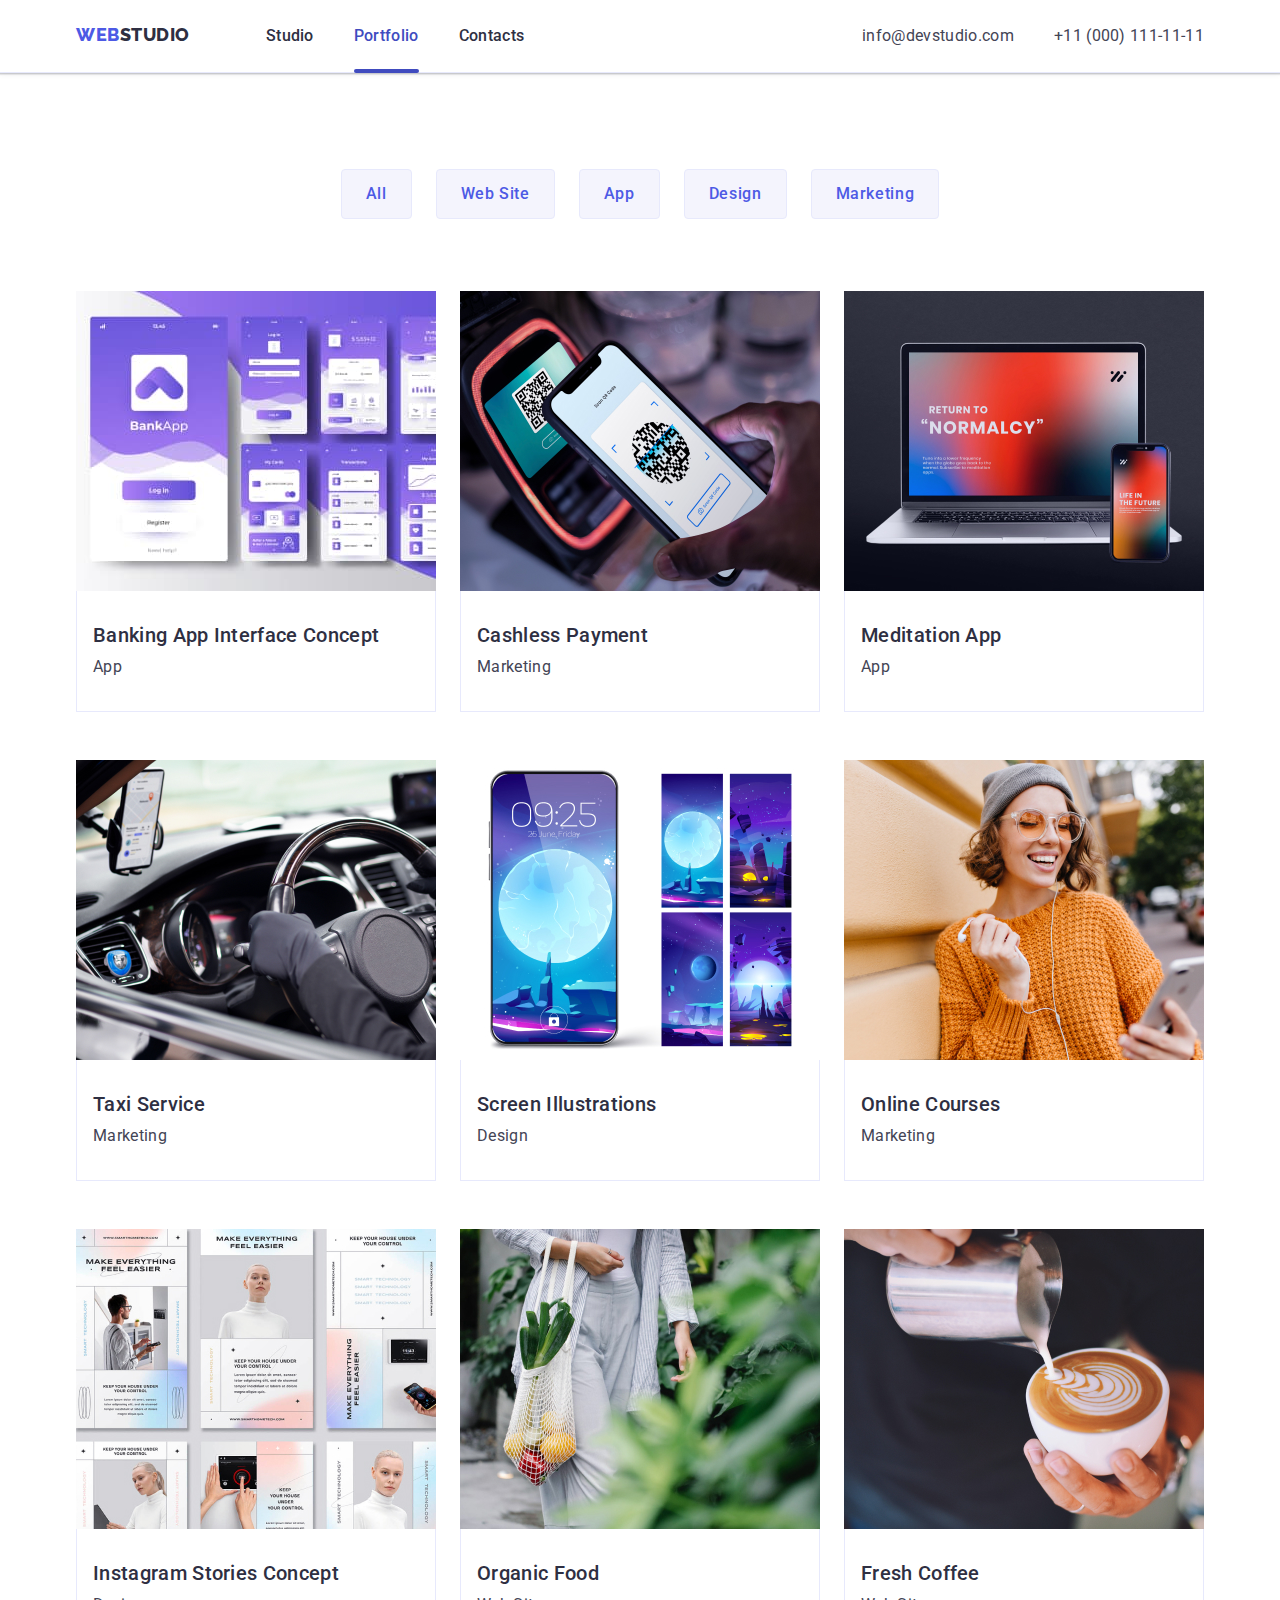
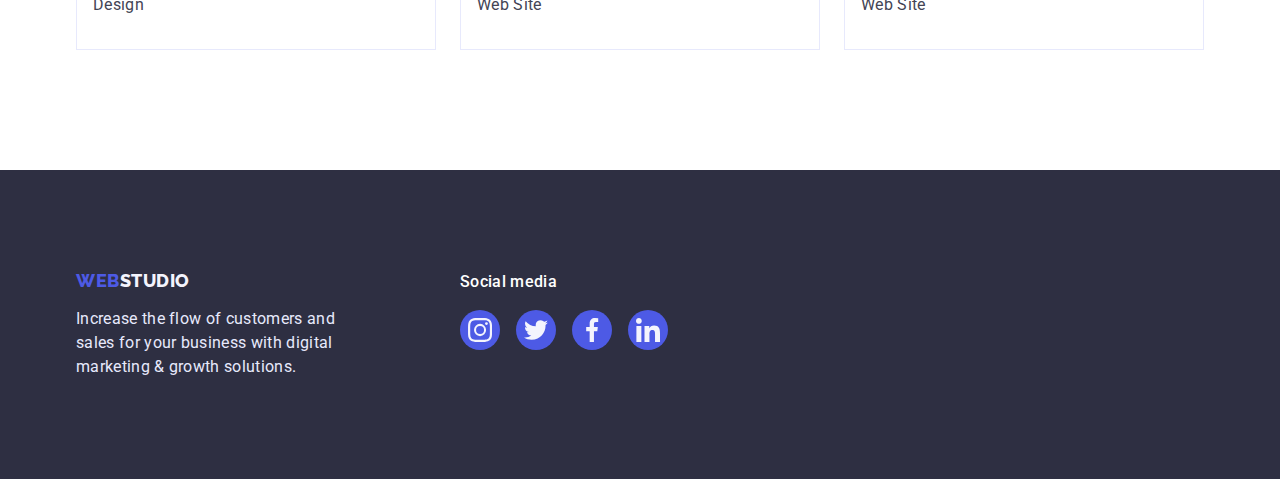
==== portfolio.html @ fd678e28 "Initial commit" ====
<!DOCTYPE html>
<html lang="en">
  <head>
    <meta charset="UTF-8" />
    <meta http-equiv="X-UA-Compatible" content="IE=edge" />
    <meta name="viewport" content="width=device-width, initial-scale=1.0" />
    <title>WebStudio</title>
    <link rel="preconnect" href="https://fonts.googleapis.com" />
    <link rel="preconnect" href="https://fonts.gstatic.com" crossorigin />
    <link
      href="https://fonts.googleapis.com/css2?family=Raleway:wght@800&family=Roboto:wght@400;500;700&display=swap"
      rel="stylesheet"
    />
    <link rel="stylesheet" href="https://cdnjs.cloudflare.com/ajax/libs/modern-normalize/1.1.0/modern-normalize.min.css" />
    <link rel="stylesheet" href="./css/styles.css" />
  </head>

  <body>
    <header class="header">
      <div class="container header-container">
      <nav class="nav">
      <a class="header-logo logo link" href="./index.html">Web<span class="header-web">Studio</span></a
        >
        <ul class="header-list list">
          <li class="header-item">
            <a class="header-link link" href="./index.html">Studio</a>
          </li>
          <li class="header-item">
            <a class="header-link link current" href="./portfolio.html">Portfolio</a>
          </li>
          <li class="header-item">
            <a class="header-link link" href="">Contacts</a>
          </li>
        </ul>
      </nav>
      <address class="address">
        <ul class="address-list list">
          <li class="address-item">
            <a class="address-link link" href="mailto:info@devstudio.com"
              >info@devstudio.com</a
            >
          </li>
          <li class="address-item">
            <a class="address-link link" href="tel:+110001111111"
              >+11 (000) 111-11-11</a
            >
          </li>
        </ul>
      </address>
      </div>
    </header>

    <main>
      <section class="portfolio">
        <div class="container portfolio-container">
        <h1 class="visually-hidden">Portfolio cases</h1>
      <ul class="list portfolio-menu-card">
        <li class="portfolio-item">
          <button type="button" class="portfolio-page-btn">All</button>
        </li>
        <li class="portfolio-item">
          <button type="button" class="portfolio-page-btn">Web Site</button>
        </li>
        <li class="portfolio-item">
          <button type="button" class="portfolio-page-btn">App</button>
        </li>
        <li class="portfolio-item">
          <button type="button" class="portfolio-page-btn">Design</button>
        </li>
        <li class="portfolio-item">
          <button type="button" class="portfolio-page-btn">Marketing</button>
        </li>
      </ul>
      <ul class="list portfolio-pg-content">
        <li class="portfolio-item-content">
          <a class="link portfolio-item-link" href="">
            <div class="portfolio-photo-wrapper">
            <img
              src="./images/portfolio-page/bank-app.jpg"
              alt=""
              width="360"
              height="300"
            />
            <p class="overlay">14 Stylish and User-Friendly App Design Concepts · Task Manager App · Calorie Tracker App · Exotic Fruit Ecommerce App · Cloud Storage App</p>
            </div>
            <div class="portfolio-photo-content-border">
            <h2 class="portfolio-pg-namecard">Banking App Interface Concept</h2>
            <p class="portfolio-pg-text">App</p>
            <p class="portfolio-pg-text-back"></p>
            </div>
          </a>
        </li>
        <li class="portfolio-item-content">
          <a class="link portfolio-item-link" href="">
            <div class="portfolio-photo-wrapper">
            <img
              src="./images/portfolio-page/cashless-payment.jpg"
              alt=""
              width="360"
              height="300"
            /> 
            <p class="overlay">14 Stylish and User-Friendly App Design Concepts · Task Manager App · Calorie Tracker App · Exotic Fruit Ecommerce App · Cloud Storage App</p>
            </div>
            <div class="portfolio-photo-content-border">
            <h2 class="portfolio-pg-namecard">Cashless Payment</h2>
            <p class="portfolio-pg-text">Marketing</p>
            <p class="portfolio-pg-text-back"></p>
            </div>
          </a>
        </li>
        <li class="portfolio-item-content">
          <a class="link portfolio-item-link" href="">
            <div class="portfolio-photo-wrapper">
            <img
              src="./images/portfolio-page/meditation-app.jpg"
              alt=""
              width="360"
              height="300"
            /> 
            <p class="overlay">14 Stylish and User-Friendly App Design Concepts · Task Manager App · Calorie Tracker App · Exotic Fruit Ecommerce App · Cloud Storage App</p>
            </div>
            <div class="portfolio-photo-content-border">
            <h2 class="portfolio-pg-namecard">Meditation App</h2>
            <p class="portfolio-pg-text">App</p>
            <p class="portfolio-pg-text-back"></p>
            </div>
          </a>
        </li>
        <li class="portfolio-item-content">
          <a class="link portfolio-item-link" href="">
            <div class="portfolio-photo-wrapper">
            <img
              src="./images/portfolio-page/taxi-service.jpg"
              alt=""
              width="360"
              height="300"
            />          
            <p class="overlay">14 Stylish and User-Friendly App Design Concepts · Task Manager App · Calorie Tracker App · Exotic Fruit Ecommerce App · Cloud Storage App</p>
            </div>
            <div class="portfolio-photo-content-border">
            <h2 class="portfolio-pg-namecard">Taxi Service</h2>
            <p class="portfolio-pg-text">Marketing</p>
            <p class="portfolio-pg-text-back"></p>
            </div>
          </a>
        </li>
        <li class="portfolio-item-content">
          <a class="link portfolio-item-link" href="">
            <div class="portfolio-photo-wrapper">
            <img
              src="./images/portfolio-page/screen-illustrations.jpg"
              alt=""
              width="360"
              height="300"
            /> 
            <p class="overlay">14 Stylish and User-Friendly App Design Concepts · Task Manager App · Calorie Tracker App · Exotic Fruit Ecommerce App · Cloud Storage App</p>
            </div>
            <div class="portfolio-photo-content-border">
            <h2 class="portfolio-pg-namecard">Screen Illustrations</h2>
            <p class="portfolio-pg-text">Design</p>
            <p class="portfolio-pg-text-back"></p>
            </div>
          </a>
        </li>
        <li class="portfolio-item-content">
          <a class="link portfolio-item-link" href="">
            <div class="portfolio-photo-wrapper">
            <img
              src="./images/portfolio-page/online-courses.jpg"
              alt=""
              width="360"
              height="300"
            /> 
            <p class="overlay">14 Stylish and User-Friendly App Design Concepts · Task Manager App · Calorie Tracker App · Exotic Fruit Ecommerce App · Cloud Storage App</p>
            </div>
            <div class="portfolio-photo-content-border">
            <h2 class="portfolio-pg-namecard">Online Courses</h2>
            <p class="portfolio-pg-text">Marketing</p>
            <p class="portfolio-pg-text-back"></p>
            </div>
          </a>
        </li>
        <li class="portfolio-item-content">
          <a class="link portfolio-item-link" href="">
            <div class="portfolio-photo-wrapper">
            <img
              src="./images/portfolio-page/instagram-stories.jpg"
              alt=""
              width="360"
              height="300"
            />
            <p class="overlay">14 Stylish and User-Friendly App Design Concepts · Task Manager App · Calorie Tracker App · Exotic Fruit Ecommerce App · Cloud Storage App</p>
            </div>
            <div class="portfolio-photo-content-border">
            <h2 class="portfolio-pg-namecard">Instagram Stories Concept</h2>
            <p class="portfolio-pg-text">Design</p>
            <p class="portfolio-pg-text-back"></p>
            </div>
          </a>
        </li>
        <li class="portfolio-item-content">
          <a class="link portfolio-item-link" href="">
            <div class="portfolio-photo-wrapper">
            <img
              src="./images/portfolio-page/organic-food.jpg"
              alt=""
              width="360"
              height="300"
            /> 
            <p class="overlay">14 Stylish and User-Friendly App Design Concepts · Task Manager App · Calorie Tracker App · Exotic Fruit Ecommerce App · Cloud Storage App</p>
            </div>
            <div class="portfolio-photo-content-border">
            <h2 class="portfolio-pg-namecard">Organic Food</h2>
            <p class="portfolio-pg-text">Web Site</p>
            <p class="portfolio-pg-text-back"></p>
            </div>
          </a>
        </li>
        <li class="portfolio-item-content">
          <a class="link portfolio-item-link" href="">
            <div class="portfolio-photo-wrapper">
            <img
              src="./images/portfolio-page/fresh-coffee.jpg"
              alt=""
              width="360"
              height="300"
            /> 
            <p class="overlay">14 Stylish and User-Friendly App Design Concepts · Task Manager App · Calorie Tracker App · Exotic Fruit Ecommerce App · Cloud Storage App</p>
            </div>
            <div class="portfolio-photo-content-border">
            <h2 class="portfolio-pg-namecard">Fresh Coffee</h2>
            <p class="portfolio-pg-text">Web Site</p>
            <p class="portfolio-pg-text-back"></p>
            </div>
          </a>
        </li>
      </ul>
        </div>
      </section>  
    </main>

    <footer class="footer">
      <div class="container footer-container">
        <div class="footer-text-div">
        <a class="footer-logo logo link" href="./index.html">Web<span class="footer-web">Studio</span></a
        >
      <p class="footer-text">
        Increase the flow of customers and sales for your business with digital
        marketing & growth solutions.
      </p>
        </div>
        <div class="footer-social-media">
          <p class="footer-text-title">Social media</p>
            <ul class="social-list footer-social-list list">
              <li class="social-list-item">
                <a href="" class="footer-social-list-link">
                    <svg aria-label="instagram" class="footer-social-list-icon" width="24" height="24">
                      <use href="./images/sprite.svg#instagram"></use>
                    </svg>
                </a>
              </li>
              <li class="social-list-item">
                <a href="" class="footer-social-list-link">
                    <svg aria-label="twitter" class="footer-social-list-icon" width="24" height="24">
                      <use href="./images/sprite.svg#twitter"></use>
                    </svg>
                </a>
              </li>
              <li class="social-list-item">
                <a href="" class="footer-social-list-link">
                    <svg aria-label="facebook" class="footer-social-list-icon" width="24" height="24">
                      <use href="./images/sprite.svg#facebook"></use>
                    </svg>
                </a>
              </li>
              <li class="social-list-item">
                <a href="" class="footer-social-list-link">
                    <svg aria-label="linkedin" class="footer-social-list-icon" width="24" height="24">
                      <use href="./images/sprite.svg#linkedin"></use>
                    </svg>
                </a>
              </li>
            </ul>
        </div>
      </div>
    </footer>
  </body>
</html>
---- css/styles.css ----
:root {
    --primary-font: 'Roboto', sans-serif;
    --secondary-font: 'Raleway', sans-serif; 
    --backround-light: #F4F4FD;
    --background-dark: #2E2F42;
    --brand-color: #4d5ae5;
    --accent-color: #404bbf;
    --success: #31d0aa;
    --color-text-main: #434455;
    --color-text-second: #8e8f99;
    --accent-lines: #e7e9fc;
    --transition-dur-time: 250ms cubic-bezier(0.4, 0, 0.2, 1);
} 

.list {
    list-style: none;
}

.link {
    text-decoration: none;
}

p, h1, h2, h3, h4, h5, h6 {
    margin-top: 0;
    margin-bottom: 0;
}

ul, ol {
    margin-top: 0;
    margin-bottom: 0;
    padding-left: 0;
}

img {
    display: block;
}

button {
    cursor: pointer;
}

body {
    font-family: var(--primary-font);
    font-size: 16px;
    letter-spacing: 0.02em;
    color: var(--color-text-main);
}

.container {
    width: 1158px;
    padding-left: 15px;
    padding-right: 15px;
    margin-left: auto;
    margin-right: auto;
}
/* ============================== COMPONENTS ============================ */
.projects-title,
.team-title,
.customers-title {
    margin-bottom: 72px;
    text-align: center;
    
    font-weight: 700;
    font-size: 36px;
    line-height: 1.11;
    text-align: center;
    letter-spacing: 0.02em;
    text-transform: capitalize;
    
    color: var(--background-dark);
}

.feutures-subtitle,
.team-subtitle {
    font-weight: 500;
    font-size: 20px;
    line-height: 1.2;
    letter-spacing: 0.02em;
    color: var(--background-dark);
}

.logo  {
    font-family: var(--secondary-font);
    font-weight: 800;
    font-size: 18px;
    letter-spacing: 0.03em;
    align-items: center;
    text-transform: uppercase;
}

.visually-hidden {
    position: absolute;
    width: 1px;
    height: 1px;
    margin: -1px;
    border: 0;
    padding: 0;
    white-space: nowrap;
    clip-path: inset(100%);
    clip: rect(0 0 0 0);
    overflow: hidden;
}
/* ============================== /COMPONENTS ============================ */

/* ============================== HEADER  =============================== */
.header-container {
    display: flex;

    /* border: 1px solid tomato;
    background: teal; */
}

.logo {
    margin-right: 76px;

    line-height: 1.17;
    color: var(--brand-color);
}

.header-web {
    color: var(--background-dark);
}

.header {
    padding-top: 24px;
    padding-bottom: 24px;
    border-bottom: 1px solid var(--accent-lines);
    box-shadow: 0px 2px 1px rgba(46, 47, 66, 0.08), 0px 1px 1px rgba(46, 47, 66, 0.16), 0px 1px 6px rgba(46, 47, 66, 0.08);
}

.header-link {
    font-weight: 500;
    line-height: 1.5;
    color: var(--background-dark);

    position: relative;
    display: block;
}

.header-link.current::after {
    content: '';

    position: absolute;
    width: 100%;
    height: 4px;
    left: 0px;
    top: 45px;
    background: var(--accent-color);
    border-radius: 2px;
}

.header-list {
    display: flex;
    align-items: center;
}

.header-item:not(:last-child) {
    margin-right: 40px;
}

.nav {
    display: flex;
    justify-content: center;
}

.nav .link {
    display: block;
    transition: color var(--transition-dur-time);
}

.nav .link:hover,
.nav .link:focus {
   color: var(--accent-color);
}

.link.current {
    color: var(--accent-color);
}

.address {
    font-style: normal;
    margin-left: auto;
}

.address-list {
    display: flex;
}

.address-link {
    font-weight: 400;
    line-height: 1.5;
    color: var(--color-text-main);

    display: block;

    transition: color var(--transition-dur-time);
}

.address-link:hover,
.address-link:focus {
    color: var(--accent-color);
}

.address-item + .address-item {
    margin-left: 40px;
}

/* ============================== /HEADER ============================= */

/* ============================== HERO  =============================== */
.hero-container {
    text-align: center;
    

    /* border: 1px solid teal;
    background: tomato; */
} 

.hero{
    background: rgba(46, 47, 66, 0.7);
    padding-top: 188px;
    padding-bottom: 188px;
    max-width: 1440px;
    margin-left: auto;
    margin-right: auto;
    
    background-image: linear-gradient(rgba(46, 47, 66, 0.7), rgba(46, 47, 66, 0.7)), 
        url(../images/hero.jpg);
    background-position: center;
    background-size: cover;
    background-repeat: no-repeat;

}

.hero-title {
    margin-left: auto;
    margin-right: auto;
    margin-bottom: 48px;
    max-width: 496px;
    font-weight: 700;
    font-size: 56px;
    line-height: 1.07;
    letter-spacing: 0.02em;
    text-align: center;
    color: #FFFFFF;
}

.hero-btn {
    display: inline-block;
    min-width: 169px;
    padding: 16px 32px;
    border: none;
    border-radius: 4px;

    font-family: inherit;
    font-weight: 500;
    font-size: 16px;
    line-height: 1.5;
    align-items: center;
    letter-spacing: 0.04em;
    color: #FFFFFF;
    background-color: var(--brand-color);

    transition: background-color var(--transition-dur-time);
}

.hero-btn:hover,
.hero-btn:focus {
    background-color: var(--accent-color);
}
/* ============================== /HERO =============================== */

/* ============================== FEUTURES ============================ */
.feutures {
    padding-top: 120px;
    padding-bottom: 120px;

    /* background-color: teal; */
}

.feutures-list {
    display: flex;
}

.feutures-item:not(:last-child) {
    margin-right: 24px;
}

.feutures-text {
    margin-top: 8px;
    line-height: 1.5;
}

.feutures-icon {
    display: flex;
    justify-content: center;
    align-items: center;
    margin-bottom: 24px;
    height: 112px;
    background: var(--backround-light);
    border-radius: 4px;
    background-position: center center;
    }

/* ============================== /FEUTURES ========================== */

/* ============================== PROJECTS =========================== */
.projects {
    padding-bottom: 120px;
}

.projects-list {
    display: flex;
    gap: 24px;
    /* justify-content: space-between; */
}

.project-item {
    flex-basis: calc((100% - 48px) / 3);
}

/* .projects-item:not(:nth-child(3n)) {
    margin-right: 24px;
} */
/* ============================== /PROJECTS ========================= */

/* ============================== TEAM =============================== */
.team {
    padding-top: 120px;
    padding-bottom: 120px;
    background-color: var(--backround-light)
}

.team-subtitle {
    text-align: center;
    margin-bottom: 8px;
}

.team-title-list {
    display: flex;
    gap: 24px;
}

/* .team-item:not(:nth-child(4n)) {
    margin-right: 24px;
} */

.team-text {
    line-height: 1.5;
    text-align: center;
    margin-bottom: 8px;
}

.team-item {
    flex-basis: calc((100% - 72px) / 4);
    background-color: #fff;
    box-shadow: 0px 1px 6px rgba(46, 47, 66, 0.08), 0px 1px 1px rgba(46, 47, 66, 0.16), 0px 2px 1px rgba(46, 47, 66, 0.08);
    border-radius: 0px 0px 4px 4px;
}

.team-photo-content-border {
    padding-top: 32px;
    padding-bottom: 32px;
}

.social-list {
    display: flex;
    justify-content: center;
    gap: 24px;
}

.social-list-item {
    width: 40px;
    height: 40px;
}

.social-list-link {
    display: flex;
    justify-content: center;
    align-items: center;
    width: 100%;
    height: 100%;
    border-radius: 50%;
    background-color: var(--brand-color);

    transition: background-color var(--transition-dur-time);
}

.social-list-icon {
    fill: #fff;
}

.social-list-link:hover,
.social-list-link:focus {
    background-color: var(--accent-color);
}
/* ============================== /TEAM =============================== */
/* ==============================CUSTOMERS=============================*/
.customers {
    padding-top: 120px;
    padding-bottom: 120px;
}

.customers-list {
    display: flex;
    justify-content: center;
    gap: 24px;
}

.customers-list-item {
    width: calc((100% - 120px) / 6);
    height: 88px;
}

.customers-list-link {
    display: flex;
    justify-content: center;
    align-items: center;
    width: 100%;
    height: 100%;
    border: 1px solid var(--color-text-second);
    border-radius: 4px;
}

.customers-list-link {
    transition: border var(--transition-dur-time);
}

.customers-list-wrapper {
    display: block;
    fill: var(--color-text-second);
    transition: fill var(--transition-dur-time);
}

.customers-list-link:hover,
.customers-list-link:focus {
    border: 1px solid var(--accent-color);
}

.customers-list-link:hover .customers-list-wrapper,
.customers-list-link:focus .customers-list-wrapper {
    fill: var(--accent-color)
}
/* ==============================/CUSTOMERS=============================*/
/* ============================== FOOTER =============================== */
.footer {
    padding-top: 100px;
    padding-bottom: 100px;

    background: var(--background-dark);
}

.footer-container {
    display: flex;
}

.footer-logo {
    margin-right: o;
    line-height: 1.17;
    color: var(--brand-color);
}

.footer-web {
    color: var(--backround-light);
}

.footer-text {
    margin-top: 16px;
    line-height: 1.5;
    color: var(--accent-lines);
}

.footer-text-div {
    max-width: 264px;
    margin-right: 120px;
}

.footer-text-title {
    font-weight: 500;
    line-height: 1.5;
    color: #FFFFFF;

    margin-bottom: 16px;
}

.footer-social-media {
    margin-right: 80px;
}

.footer-social-list {
    gap: 16px;
}

.footer-social-list-link {
    display: flex;
    justify-content: center;
    align-items: center;
    width: 100%;
    height: 100%;
    border-radius: 50%;
    background-color: var(--brand-color);
    /* background-color: rgba(255, 255, 255, 0.1); */
    
    transition: background-color var(--transition-dur-time);
}

.footer-social-list-icon {
    fill: var(--backround-light);
}

.footer-form-div {
    display: flex;
}

.footer-social-list-link:hover,
.footer-social-list-link:focus {
    background-color: var(--success);
}

.footer-form-input {
    width: 264px;
    height: 40px;
    border: 1px solid #FFFFFF;
    filter: drop-shadow(0px 4px 4px rgba(0, 0, 0, 0.15));
    border-radius: 4px;
    background-color: var(--background-dark);
    margin-right: 24px;
    color: #ffffff;
    padding-left: 16px;
}

.footer-form-input::placeholder {
    font-weight: 400;
    font-size: 12px;
    line-height: 2.0;
    align-items: center;
    letter-spacing: 0.04em;
    color: #FFFFFF;
}

.footer-form-btn {
    display: flex;
    width: 165px;
    height: 40px;
    padding: 8px 24px;
    align-items: center;
    justify-content: center;
    gap: 16px;

    font-family: 'Roboto', sans-serif;
    font-weight: 500;
    font-size: 16px;
    line-height: 1.5px;
    text-align: center;
    letter-spacing: 0.04em;
    color: #FFFFFF;
    border-radius: 4px;
    border: none;
    background-color: var(--brand-color);
    transition: background-color var(--transition-dur-time), box-shadow var(--transition-dur-time);
}

.footer-form-btn:hover,
.footer-form-btn:focus {
    background-color: var(--accent-color);
    box-shadow: 0px 4px 4px rgba(0, 0, 0, 0.15);
}

.footer-btn-icon {
    fill: #FFFFFF;
}
/* ============================== /FOOTER =============================== */
/* ============================== PORTFOLIO PAGE ======================= */
.portfolio {
    padding-top: 96px;
    padding-bottom: 120px;
}

.portfolio-page-btn {
    display: inline-block;
    padding: 12px 24px;

    font-family: 'Roboto', sans-serif;
    font-size: 16px;
    font-weight: 500;
    line-height: 1.5;
    text-align: center;
    letter-spacing: 0.04em;
    color: var(--brand-color);
    background-color: var(--backround-light);

    border: 1px solid var(--accent-lines);
    border-radius: 4px;

    transition: color var(--transition-dur-time), background-color var(--transition-dur-time), border-color var(--transition-dur-time), box-shadow var(--transition-dur-time);
}

.portfolio-page-btn:hover,
.portfolio-page-btn:focus {
    color: #FFFFFF;
    background-color: var(--accent-color);
    border-color: var(--accent-color);
    box-shadow: 0px 3px 1px rgba(0, 0, 0, 0.1), 0px 2px 1px rgba(0, 0, 0, 0.08), 0px 2px 2px rgba(0, 0, 0, 0.12);
}

.portfolio-pg-namecard {
    margin-bottom: 8px;
    font-weight: 500;
    font-size: 20px;
    line-height: 1.2;
    color: var(--background-dark);
}

.portfolio-pg-text {
    line-height: 1.5;
    color: var(--color-text-main);
}

.portfolio-menu-card {
    display: flex;
    margin-bottom: 72px;
    justify-content: center;
}

.portfolio-item:not(:last-child) {
    margin-right: 24px;
}

.portfolio-pg-content {
    display: flex;
    flex-wrap: wrap;
}

.portfolio-item-content {
    width: calc((100% - 48px) / 3);
    margin-right: 24px;
    margin-bottom: 48px;
}

.portfolio-item-content:nth-child(3n) {
    margin-right: 0;
}

.portfolio-item-content:nth-last-child(-n + 3) {
    margin-bottom: 0;
}

.portfolio-item-link {
    display: block;
    transition: box-shadow var(--transition-dur-time);
}

.portfolio-item-link:hover,
.portfolio-item-link:focus {
    box-shadow: 0px 1px 6px rgba(46, 47, 66, 0.08), 0px 1px 1px rgba(46, 47, 66, 0.16), 0px 2px 1px rgba(46, 47, 66, 0.08);
}

.portfolio-photo-content-border {
    padding-top: 32px;
    padding-bottom: 32px;
    padding-left: 16px;
    border: 1px solid var(--accent-lines);
    border-top: none;
}

.portfolio-photo-wrapper {
    position: relative;
    overflow: hidden;
}

.overlay {
    position: absolute;
    left: 0;
    top: 0;
    width: 100%;
    height: 100%;
    transform: translate(0, 100%);
    transition: transform var(--transition-dur-time);

    line-height: 1.5;
    padding-top: 40px;
    padding-right: 32px;
    padding-left: 32px;
    color: var(--backround-light);
    background-color: var(--brand-color);
}

.portfolio-item-link:hover .overlay,
.portfolio-item-link:focus .overlay {
    transform: translate(0, 0);
}

img {
    width: 100%;
    height: auto;
} 
/* ============================== /PORTFOLIO PAGE ======================= */
/* ===============================MODAL WINDOW =========================== */
.backdrop {
    position: fixed;
    top: 0;
    left: 0;
    width: 100%;
    height: 100%;
    opacity: 1;
    background: rgba(46, 47, 66, 0.4);
    transition: opacity var(--transition-dur-time), visibility var(--transition-dur-time);
}

.backdrop.is-hidden {
    opacity: 0;
    visibility: hidden;
    pointer-events: none;
}

.modal {
    position: absolute;
    top: 50%;
    left: 50%;
    transform: translate(-50%, -50%) scale(1);
    transition: transform var(--transition-dur-time);

    width: 408px;
    background: #FCFCFC;
    box-shadow: 0px 1px 1px rgba(0, 0, 0, 0.14), 0px 1px 3px rgba(0, 0, 0, 0.12), 0px 2px 1px rgba(0, 0, 0, 0.2);
    border-radius: 4px;
    padding: 72px 24px 24px;
}

.backdrop.is-hidden .modal {
    transform: translate(-50%, -50%) scale(0);
}

.modal-close-btn {
    position: absolute;
    top: 24px;
    right: 24px;

    display: flex;
    justify-content: center;
    align-items: center;
    width: 24px;
    height: 24px;
    background: var(--accent-lines); 
    border: 1px solid rgba(0, 0, 0, 0.1);
    border-radius: 50%;
    transition: border-color var(--transition-dur-time), background-color var(--transition-dur-time);
}

.modal-close-btn:hover,
.modal-close-btn:focus {
    border-color: var(--accent-color);
    background-color: var(--accent-color);
}

.modal-close-btn-icon {
    fill: var(--background-dark);
    transition: fill var(--accent-color);
}

.modal-close-btn:hover .modal-close-btn-icon,
.modal-close-btn:focus .modal-close-btn-icon {
    fill: #FFFFFF;
}

.modal-title {
    font-weight: 500;
    line-height: 1.5;
    text-align: center;
    color: var(--background-dark);
    margin-bottom: 16px;
}

.modal-form-field {
    display: block;
    margin-bottom: 8px;
}

.modal-label-text {
    display: block;
    font-size: 12px;
    line-height: 1.17;
    letter-spacing: 0.04em;
    color: var(--color-text-second);
    margin-bottom: 4px;
}

.modal-input {
    width: 100%;
    height: 40px;
    padding-left: 38px;
    border: 1px solid;
    border-color: rgba(46, 47, 66, 0.4);
    border-radius: 4px;
    background-color: transparent;
    transition: border-color var(--transition-dur-time);
}

.modal-input-wrapper {
    position: relative;
}

.modal-form-input-icon {
    position: absolute;
    left: 16px;
    top: 50%;
    transform: translateY(-50%);
    transition: fill var(--transition-dur-time);
}

.modal-input::placeholder {
}

.modal-input:focus,
.modal-form-message:focus {
    outline: none;
    border-color: var(--brand-color);
}

.modal-input:focus +.modal-form-input-icon {
    fill: var(--brand-color);
}

.modal-form-message {
    width: 100%;
    height: 120px;
    line-height: 1.5;
    color: var(--background-dark);
    padding: 8px 16px;
    margin-bottom: 16px;
    resize: none;
    border: 1px solid; 
    border-color: rgba(46, 47, 66, 0.4);
    border-radius: 4px;
    background-color: transparent;
    transition: border-color var(--transition-dur-time);
}

.modal-form-message::placeholder {
    color: rgba(46, 47, 66, 0.4);
    font-size: 12px;
    line-height: 1.17;
    letter-spacing: 0.04em;
}

.modal-form-btn {
    display: block;
    width: 169px;
    height: 56px;
    font-family: 'Roboto', sans-serif;
    font-weight: 500;
    line-height: 1.5px;
    letter-spacing: 0.04em;
    color: #FFFFFF;
    margin-left: auto;
    margin-right: auto;
    padding: 16px 32px;

    background: var(--brand-color);
    box-shadow: 0px 4px 4px rgba(0, 0, 0, 0.15);
    border-radius: 4px;
    border: none;
    outline: none;
    transition: background-color var(--transition-dur-time), box-shadow var(--transition-dur-time);
}

.modal-form-btn:hover,
.modal-form-btn:focus {
    background-color: var(--accent-color);
    box-shadow: 0px 4px 4px rgba(0, 0, 0, 0.15);
}

.modal-check-desc {
    display: flex;
    align-items: center;
    font-size: 12px;
    line-height: 1.17;
    letter-spacing: 0.04em;
    color: var(--color-text-second);
    margin-bottom: 24px;
}

/* .modal-check-desc::before {
    display: block;
    position: relative;
    width: 16px;
    height: 16px;
    border: 1px solid rgba(46, 47, 66, 0.4);
    border-radius: 2px;
    content: " ";
    cursor: pointer;
    margin-right: 8px;
    background-color: transparent;
} */

.modal-fake-checkbox {
    display: flex;
    align-items: center;
    justify-content: center;;
    width: 16px;
    height: 16px;
    border: 1px solid rgba(46, 47, 66, 0.4);
    border-radius: 2px;
    cursor: pointer;
    margin-right: 8px;
    fill: transparent;
    background-color: transparent;
    transition: background-color var(--transition-dur-time), border var(--transition-dur-time), fill var(--transition-dur-time), border-color var(--transition-dur-time); 
}

.modal-checkbox:checked + .modal-fake-checkbox {
    background-color: var(--accent-color);
    border: none;
    fill: var(--backround-light);
}

.modal-checkbox:focus + .modal-fake-checkbox {
    border-color: var(--accent-color);
}

.policy-link {
    color: var(--brand-color);
}

/* ============================/MODAL WINDOW =========================== */
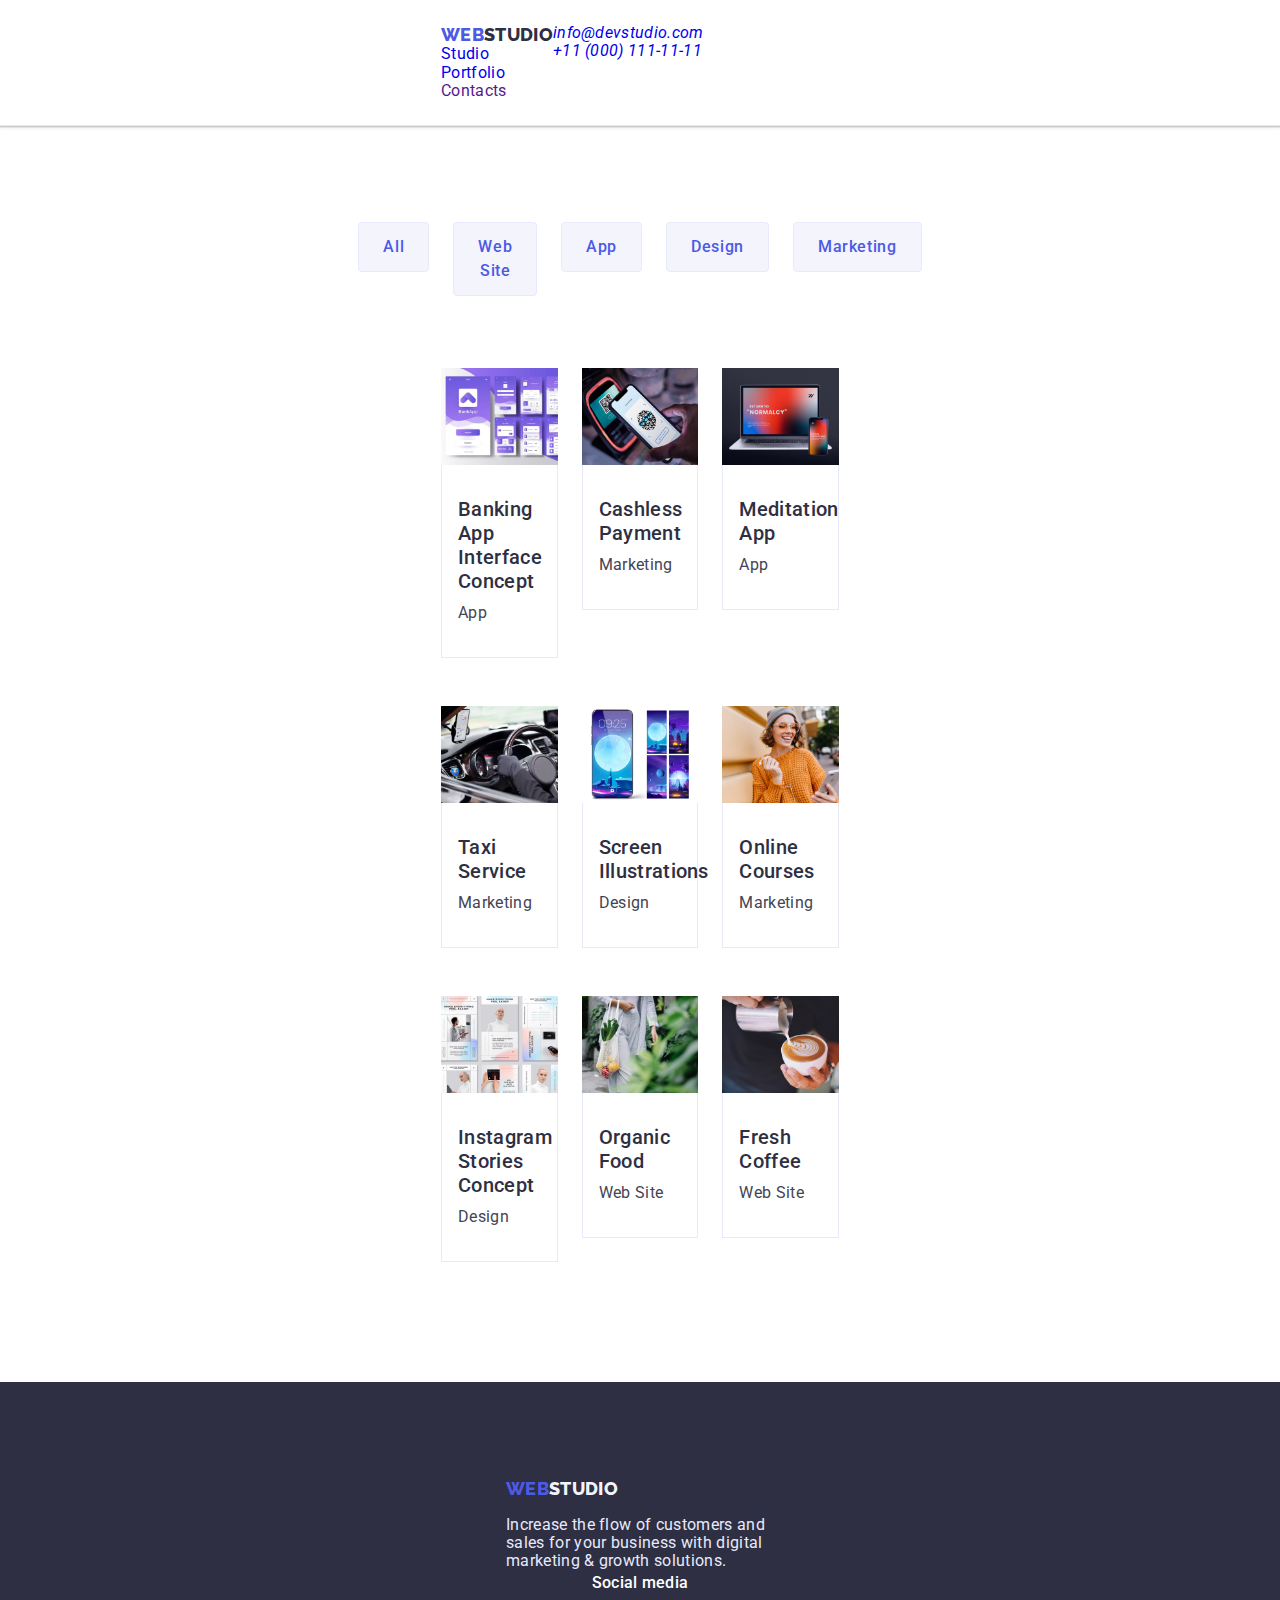
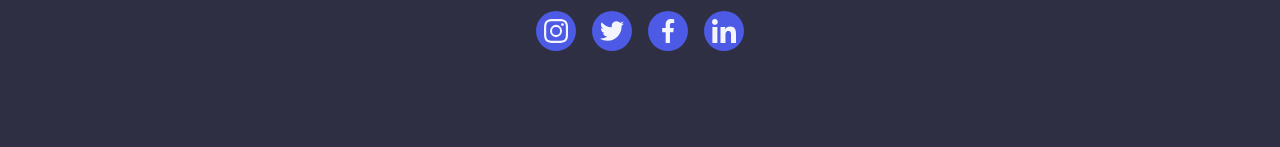
==== commit 48f04477: "homework_7" ====
--- a/portfolio.html
+++ b/portfolio.html
@@ -11,276 +11,345 @@
       href="https://fonts.googleapis.com/css2?family=Raleway:wght@800&family=Roboto:wght@400;500;700&display=swap"
       rel="stylesheet"
     />
-    <link rel="stylesheet" href="https://cdnjs.cloudflare.com/ajax/libs/modern-normalize/1.1.0/modern-normalize.min.css" />
+    <link
+      rel="stylesheet"
+      href="https://cdnjs.cloudflare.com/ajax/libs/modern-normalize/1.1.0/modern-normalize.min.css"
+    />
     <link rel="stylesheet" href="./css/styles.css" />
   </head>
 
   <body>
     <header class="header">
       <div class="container header-container">
-      <nav class="nav">
-      <a class="header-logo logo link" href="./index.html">Web<span class="header-web">Studio</span></a
-        >
-        <ul class="header-list list">
-          <li class="header-item">
-            <a class="header-link link" href="./index.html">Studio</a>
-          </li>
-          <li class="header-item">
-            <a class="header-link link current" href="./portfolio.html">Portfolio</a>
-          </li>
-          <li class="header-item">
-            <a class="header-link link" href="">Contacts</a>
-          </li>
-        </ul>
-      </nav>
-      <address class="address">
-        <ul class="address-list list">
-          <li class="address-item">
-            <a class="address-link link" href="mailto:info@devstudio.com"
-              >info@devstudio.com</a
-            >
-          </li>
-          <li class="address-item">
-            <a class="address-link link" href="tel:+110001111111"
-              >+11 (000) 111-11-11</a
-            >
-          </li>
-        </ul>
-      </address>
+        <nav class="nav">
+          <a class="header-logo logo link" href="./index.html"
+            >Web<span class="header-web">Studio</span></a
+          >
+          <ul class="header-list list">
+            <li class="header-item">
+              <a class="header-link link" href="./index.html">Studio</a>
+            </li>
+            <li class="header-item">
+              <a class="header-link link current" href="./portfolio.html"
+                >Portfolio</a
+              >
+            </li>
+            <li class="header-item">
+              <a class="header-link link" href="">Contacts</a>
+            </li>
+          </ul>
+        </nav>
+        <address class="address">
+          <ul class="address-list list">
+            <li class="address-item">
+              <a class="address-link link" href="mailto:info@devstudio.com"
+                >info@devstudio.com</a
+              >
+            </li>
+            <li class="address-item">
+              <a class="address-link link" href="tel:+110001111111"
+                >+11 (000) 111-11-11</a
+              >
+            </li>
+          </ul>
+        </address>
       </div>
     </header>
 
     <main>
       <section class="portfolio">
         <div class="container portfolio-container">
-        <h1 class="visually-hidden">Portfolio cases</h1>
-      <ul class="list portfolio-menu-card">
-        <li class="portfolio-item">
-          <button type="button" class="portfolio-page-btn">All</button>
-        </li>
-        <li class="portfolio-item">
-          <button type="button" class="portfolio-page-btn">Web Site</button>
-        </li>
-        <li class="portfolio-item">
-          <button type="button" class="portfolio-page-btn">App</button>
-        </li>
-        <li class="portfolio-item">
-          <button type="button" class="portfolio-page-btn">Design</button>
-        </li>
-        <li class="portfolio-item">
-          <button type="button" class="portfolio-page-btn">Marketing</button>
-        </li>
-      </ul>
-      <ul class="list portfolio-pg-content">
-        <li class="portfolio-item-content">
-          <a class="link portfolio-item-link" href="">
-            <div class="portfolio-photo-wrapper">
-            <img
-              src="./images/portfolio-page/bank-app.jpg"
-              alt=""
-              width="360"
-              height="300"
-            />
-            <p class="overlay">14 Stylish and User-Friendly App Design Concepts · Task Manager App · Calorie Tracker App · Exotic Fruit Ecommerce App · Cloud Storage App</p>
-            </div>
-            <div class="portfolio-photo-content-border">
-            <h2 class="portfolio-pg-namecard">Banking App Interface Concept</h2>
-            <p class="portfolio-pg-text">App</p>
-            <p class="portfolio-pg-text-back"></p>
-            </div>
-          </a>
-        </li>
-        <li class="portfolio-item-content">
-          <a class="link portfolio-item-link" href="">
-            <div class="portfolio-photo-wrapper">
-            <img
-              src="./images/portfolio-page/cashless-payment.jpg"
-              alt=""
-              width="360"
-              height="300"
-            /> 
-            <p class="overlay">14 Stylish and User-Friendly App Design Concepts · Task Manager App · Calorie Tracker App · Exotic Fruit Ecommerce App · Cloud Storage App</p>
-            </div>
-            <div class="portfolio-photo-content-border">
-            <h2 class="portfolio-pg-namecard">Cashless Payment</h2>
-            <p class="portfolio-pg-text">Marketing</p>
-            <p class="portfolio-pg-text-back"></p>
-            </div>
-          </a>
-        </li>
-        <li class="portfolio-item-content">
-          <a class="link portfolio-item-link" href="">
-            <div class="portfolio-photo-wrapper">
-            <img
-              src="./images/portfolio-page/meditation-app.jpg"
-              alt=""
-              width="360"
-              height="300"
-            /> 
-            <p class="overlay">14 Stylish and User-Friendly App Design Concepts · Task Manager App · Calorie Tracker App · Exotic Fruit Ecommerce App · Cloud Storage App</p>
-            </div>
-            <div class="portfolio-photo-content-border">
-            <h2 class="portfolio-pg-namecard">Meditation App</h2>
-            <p class="portfolio-pg-text">App</p>
-            <p class="portfolio-pg-text-back"></p>
-            </div>
-          </a>
-        </li>
-        <li class="portfolio-item-content">
-          <a class="link portfolio-item-link" href="">
-            <div class="portfolio-photo-wrapper">
-            <img
-              src="./images/portfolio-page/taxi-service.jpg"
-              alt=""
-              width="360"
-              height="300"
-            />          
-            <p class="overlay">14 Stylish and User-Friendly App Design Concepts · Task Manager App · Calorie Tracker App · Exotic Fruit Ecommerce App · Cloud Storage App</p>
-            </div>
-            <div class="portfolio-photo-content-border">
-            <h2 class="portfolio-pg-namecard">Taxi Service</h2>
-            <p class="portfolio-pg-text">Marketing</p>
-            <p class="portfolio-pg-text-back"></p>
-            </div>
-          </a>
-        </li>
-        <li class="portfolio-item-content">
-          <a class="link portfolio-item-link" href="">
-            <div class="portfolio-photo-wrapper">
-            <img
-              src="./images/portfolio-page/screen-illustrations.jpg"
-              alt=""
-              width="360"
-              height="300"
-            /> 
-            <p class="overlay">14 Stylish and User-Friendly App Design Concepts · Task Manager App · Calorie Tracker App · Exotic Fruit Ecommerce App · Cloud Storage App</p>
-            </div>
-            <div class="portfolio-photo-content-border">
-            <h2 class="portfolio-pg-namecard">Screen Illustrations</h2>
-            <p class="portfolio-pg-text">Design</p>
-            <p class="portfolio-pg-text-back"></p>
-            </div>
-          </a>
-        </li>
-        <li class="portfolio-item-content">
-          <a class="link portfolio-item-link" href="">
-            <div class="portfolio-photo-wrapper">
-            <img
-              src="./images/portfolio-page/online-courses.jpg"
-              alt=""
-              width="360"
-              height="300"
-            /> 
-            <p class="overlay">14 Stylish and User-Friendly App Design Concepts · Task Manager App · Calorie Tracker App · Exotic Fruit Ecommerce App · Cloud Storage App</p>
-            </div>
-            <div class="portfolio-photo-content-border">
-            <h2 class="portfolio-pg-namecard">Online Courses</h2>
-            <p class="portfolio-pg-text">Marketing</p>
-            <p class="portfolio-pg-text-back"></p>
-            </div>
-          </a>
-        </li>
-        <li class="portfolio-item-content">
-          <a class="link portfolio-item-link" href="">
-            <div class="portfolio-photo-wrapper">
-            <img
-              src="./images/portfolio-page/instagram-stories.jpg"
-              alt=""
-              width="360"
-              height="300"
-            />
-            <p class="overlay">14 Stylish and User-Friendly App Design Concepts · Task Manager App · Calorie Tracker App · Exotic Fruit Ecommerce App · Cloud Storage App</p>
-            </div>
-            <div class="portfolio-photo-content-border">
-            <h2 class="portfolio-pg-namecard">Instagram Stories Concept</h2>
-            <p class="portfolio-pg-text">Design</p>
-            <p class="portfolio-pg-text-back"></p>
-            </div>
-          </a>
-        </li>
-        <li class="portfolio-item-content">
-          <a class="link portfolio-item-link" href="">
-            <div class="portfolio-photo-wrapper">
-            <img
-              src="./images/portfolio-page/organic-food.jpg"
-              alt=""
-              width="360"
-              height="300"
-            /> 
-            <p class="overlay">14 Stylish and User-Friendly App Design Concepts · Task Manager App · Calorie Tracker App · Exotic Fruit Ecommerce App · Cloud Storage App</p>
-            </div>
-            <div class="portfolio-photo-content-border">
-            <h2 class="portfolio-pg-namecard">Organic Food</h2>
-            <p class="portfolio-pg-text">Web Site</p>
-            <p class="portfolio-pg-text-back"></p>
-            </div>
-          </a>
-        </li>
-        <li class="portfolio-item-content">
-          <a class="link portfolio-item-link" href="">
-            <div class="portfolio-photo-wrapper">
-            <img
-              src="./images/portfolio-page/fresh-coffee.jpg"
-              alt=""
-              width="360"
-              height="300"
-            /> 
-            <p class="overlay">14 Stylish and User-Friendly App Design Concepts · Task Manager App · Calorie Tracker App · Exotic Fruit Ecommerce App · Cloud Storage App</p>
-            </div>
-            <div class="portfolio-photo-content-border">
-            <h2 class="portfolio-pg-namecard">Fresh Coffee</h2>
-            <p class="portfolio-pg-text">Web Site</p>
-            <p class="portfolio-pg-text-back"></p>
-            </div>
-          </a>
-        </li>
-      </ul>
+          <h1 class="visually-hidden">Portfolio cases</h1>
+          <ul class="list portfolio-menu-card">
+            <li class="portfolio-item">
+              <button type="button" class="portfolio-page-btn">All</button>
+            </li>
+            <li class="portfolio-item">
+              <button type="button" class="portfolio-page-btn">Web Site</button>
+            </li>
+            <li class="portfolio-item">
+              <button type="button" class="portfolio-page-btn">App</button>
+            </li>
+            <li class="portfolio-item">
+              <button type="button" class="portfolio-page-btn">Design</button>
+            </li>
+            <li class="portfolio-item">
+              <button type="button" class="portfolio-page-btn">
+                Marketing
+              </button>
+            </li>
+          </ul>
+          <ul class="list portfolio-pg-content">
+            <li class="portfolio-item-content">
+              <a class="link portfolio-item-link" href="">
+                <div class="portfolio-photo-wrapper">
+                  <img
+                    src="./images/portfolio-page/bank-app.jpg"
+                    alt=""
+                    width="360"
+                    height="300"
+                  />
+                  <p class="overlay">
+                    14 Stylish and User-Friendly App Design Concepts · Task
+                    Manager App · Calorie Tracker App · Exotic Fruit Ecommerce
+                    App · Cloud Storage App
+                  </p>
+                </div>
+                <div class="portfolio-photo-content-border">
+                  <h2 class="portfolio-pg-namecard">
+                    Banking App Interface Concept
+                  </h2>
+                  <p class="portfolio-pg-text">App</p>
+                  <p class="portfolio-pg-text-back"></p>
+                </div>
+              </a>
+            </li>
+            <li class="portfolio-item-content">
+              <a class="link portfolio-item-link" href="">
+                <div class="portfolio-photo-wrapper">
+                  <img
+                    src="./images/portfolio-page/cashless-payment.jpg"
+                    alt=""
+                    width="360"
+                    height="300"
+                  />
+                  <p class="overlay">
+                    14 Stylish and User-Friendly App Design Concepts · Task
+                    Manager App · Calorie Tracker App · Exotic Fruit Ecommerce
+                    App · Cloud Storage App
+                  </p>
+                </div>
+                <div class="portfolio-photo-content-border">
+                  <h2 class="portfolio-pg-namecard">Cashless Payment</h2>
+                  <p class="portfolio-pg-text">Marketing</p>
+                  <p class="portfolio-pg-text-back"></p>
+                </div>
+              </a>
+            </li>
+            <li class="portfolio-item-content">
+              <a class="link portfolio-item-link" href="">
+                <div class="portfolio-photo-wrapper">
+                  <img
+                    src="./images/portfolio-page/meditation-app.jpg"
+                    alt=""
+                    width="360"
+                    height="300"
+                  />
+                  <p class="overlay">
+                    14 Stylish and User-Friendly App Design Concepts · Task
+                    Manager App · Calorie Tracker App · Exotic Fruit Ecommerce
+                    App · Cloud Storage App
+                  </p>
+                </div>
+                <div class="portfolio-photo-content-border">
+                  <h2 class="portfolio-pg-namecard">Meditation App</h2>
+                  <p class="portfolio-pg-text">App</p>
+                  <p class="portfolio-pg-text-back"></p>
+                </div>
+              </a>
+            </li>
+            <li class="portfolio-item-content">
+              <a class="link portfolio-item-link" href="">
+                <div class="portfolio-photo-wrapper">
+                  <img
+                    src="./images/portfolio-page/taxi-service.jpg"
+                    alt=""
+                    width="360"
+                    height="300"
+                  />
+                  <p class="overlay">
+                    14 Stylish and User-Friendly App Design Concepts · Task
+                    Manager App · Calorie Tracker App · Exotic Fruit Ecommerce
+                    App · Cloud Storage App
+                  </p>
+                </div>
+                <div class="portfolio-photo-content-border">
+                  <h2 class="portfolio-pg-namecard">Taxi Service</h2>
+                  <p class="portfolio-pg-text">Marketing</p>
+                  <p class="portfolio-pg-text-back"></p>
+                </div>
+              </a>
+            </li>
+            <li class="portfolio-item-content">
+              <a class="link portfolio-item-link" href="">
+                <div class="portfolio-photo-wrapper">
+                  <img
+                    src="./images/portfolio-page/screen-illustrations.jpg"
+                    alt=""
+                    width="360"
+                    height="300"
+                  />
+                  <p class="overlay">
+                    14 Stylish and User-Friendly App Design Concepts · Task
+                    Manager App · Calorie Tracker App · Exotic Fruit Ecommerce
+                    App · Cloud Storage App
+                  </p>
+                </div>
+                <div class="portfolio-photo-content-border">
+                  <h2 class="portfolio-pg-namecard">Screen Illustrations</h2>
+                  <p class="portfolio-pg-text">Design</p>
+                  <p class="portfolio-pg-text-back"></p>
+                </div>
+              </a>
+            </li>
+            <li class="portfolio-item-content">
+              <a class="link portfolio-item-link" href="">
+                <div class="portfolio-photo-wrapper">
+                  <img
+                    src="./images/portfolio-page/online-courses.jpg"
+                    alt=""
+                    width="360"
+                    height="300"
+                  />
+                  <p class="overlay">
+                    14 Stylish and User-Friendly App Design Concepts · Task
+                    Manager App · Calorie Tracker App · Exotic Fruit Ecommerce
+                    App · Cloud Storage App
+                  </p>
+                </div>
+                <div class="portfolio-photo-content-border">
+                  <h2 class="portfolio-pg-namecard">Online Courses</h2>
+                  <p class="portfolio-pg-text">Marketing</p>
+                  <p class="portfolio-pg-text-back"></p>
+                </div>
+              </a>
+            </li>
+            <li class="portfolio-item-content">
+              <a class="link portfolio-item-link" href="">
+                <div class="portfolio-photo-wrapper">
+                  <img
+                    src="./images/portfolio-page/instagram-stories.jpg"
+                    alt=""
+                    width="360"
+                    height="300"
+                  />
+                  <p class="overlay">
+                    14 Stylish and User-Friendly App Design Concepts · Task
+                    Manager App · Calorie Tracker App · Exotic Fruit Ecommerce
+                    App · Cloud Storage App
+                  </p>
+                </div>
+                <div class="portfolio-photo-content-border">
+                  <h2 class="portfolio-pg-namecard">
+                    Instagram Stories Concept
+                  </h2>
+                  <p class="portfolio-pg-text">Design</p>
+                  <p class="portfolio-pg-text-back"></p>
+                </div>
+              </a>
+            </li>
+            <li class="portfolio-item-content">
+              <a class="link portfolio-item-link" href="">
+                <div class="portfolio-photo-wrapper">
+                  <img
+                    src="./images/portfolio-page/organic-food.jpg"
+                    alt=""
+                    width="360"
+                    height="300"
+                  />
+                  <p class="overlay">
+                    14 Stylish and User-Friendly App Design Concepts · Task
+                    Manager App · Calorie Tracker App · Exotic Fruit Ecommerce
+                    App · Cloud Storage App
+                  </p>
+                </div>
+                <div class="portfolio-photo-content-border">
+                  <h2 class="portfolio-pg-namecard">Organic Food</h2>
+                  <p class="portfolio-pg-text">Web Site</p>
+                  <p class="portfolio-pg-text-back"></p>
+                </div>
+              </a>
+            </li>
+            <li class="portfolio-item-content">
+              <a class="link portfolio-item-link" href="">
+                <div class="portfolio-photo-wrapper">
+                  <img
+                    src="./images/portfolio-page/fresh-coffee.jpg"
+                    alt=""
+                    width="360"
+                    height="300"
+                  />
+                  <p class="overlay">
+                    14 Stylish and User-Friendly App Design Concepts · Task
+                    Manager App · Calorie Tracker App · Exotic Fruit Ecommerce
+                    App · Cloud Storage App
+                  </p>
+                </div>
+                <div class="portfolio-photo-content-border">
+                  <h2 class="portfolio-pg-namecard">Fresh Coffee</h2>
+                  <p class="portfolio-pg-text">Web Site</p>
+                  <p class="portfolio-pg-text-back"></p>
+                </div>
+              </a>
+            </li>
+          </ul>
         </div>
-      </section>  
+      </section>
     </main>
 
     <footer class="footer">
       <div class="container footer-container">
         <div class="footer-text-div">
-        <a class="footer-logo logo link" href="./index.html">Web<span class="footer-web">Studio</span></a
-        >
-      <p class="footer-text">
-        Increase the flow of customers and sales for your business with digital
-        marketing & growth solutions.
-      </p>
+          <a class="footer-logo logo link" href="./index.html"
+            >Web<span class="footer-web">Studio</span></a
+          >
+          <p class="footer-text">
+            Increase the flow of customers and sales for your business with
+            digital marketing & growth solutions.
+          </p>
         </div>
         <div class="footer-social-media">
           <p class="footer-text-title">Social media</p>
-            <ul class="social-list footer-social-list list">
-              <li class="social-list-item">
-                <a href="" class="footer-social-list-link">
-                    <svg aria-label="instagram" class="footer-social-list-icon" width="24" height="24">
-                      <use href="./images/sprite.svg#instagram"></use>
-                    </svg>
-                </a>
-              </li>
-              <li class="social-list-item">
-                <a href="" class="footer-social-list-link">
-                    <svg aria-label="twitter" class="footer-social-list-icon" width="24" height="24">
-                      <use href="./images/sprite.svg#twitter"></use>
-                    </svg>
-                </a>
-              </li>
-              <li class="social-list-item">
-                <a href="" class="footer-social-list-link">
-                    <svg aria-label="facebook" class="footer-social-list-icon" width="24" height="24">
-                      <use href="./images/sprite.svg#facebook"></use>
-                    </svg>
-                </a>
-              </li>
-              <li class="social-list-item">
-                <a href="" class="footer-social-list-link">
-                    <svg aria-label="linkedin" class="footer-social-list-icon" width="24" height="24">
-                      <use href="./images/sprite.svg#linkedin"></use>
-                    </svg>
-                </a>
-              </li>
-            </ul>
+          <ul class="social-list footer-social-list list">
+            <li class="social-list-item">
+              <a href="" class="footer-social-list-link">
+                <svg
+                  aria-label="instagram"
+                  class="footer-social-list-icon"
+                  width="24"
+                  height="24"
+                >
+                  <use href="./images/sprite.svg#instagram"></use>
+                </svg>
+              </a>
+            </li>
+            <li class="social-list-item">
+              <a href="" class="footer-social-list-link">
+                <svg
+                  aria-label="twitter"
+                  class="footer-social-list-icon"
+                  width="24"
+                  height="24"
+                >
+                  <use href="./images/sprite.svg#twitter"></use>
+                </svg>
+              </a>
+            </li>
+            <li class="social-list-item">
+              <a href="" class="footer-social-list-link">
+                <svg
+                  aria-label="facebook"
+                  class="footer-social-list-icon"
+                  width="24"
+                  height="24"
+                >
+                  <use href="./images/sprite.svg#facebook"></use>
+                </svg>
+              </a>
+            </li>
+            <li class="social-list-item">
+              <a href="" class="footer-social-list-link">
+                <svg
+                  aria-label="linkedin"
+                  class="footer-social-list-icon"
+                  width="24"
+                  height="24"
+                >
+                  <use href="./images/sprite.svg#linkedin"></use>
+                </svg>
+              </a>
+            </li>
+          </ul>
         </div>
       </div>
     </footer>
--- a/css/styles.css
+++ b/css/styles.css
@@ -47,7 +47,7 @@
 }
 
 .container {
-    width: 1158px;
+    max-width: 428px;
     padding-left: 15px;
     padding-right: 15px;
     margin-left: auto;
@@ -56,26 +56,25 @@
 /* ============================== COMPONENTS ============================ */
 .projects-title,
 .team-title,
-.customers-title {
+.customers-title,
+.feutures-subtitle {
     margin-bottom: 72px;
-    text-align: center;
     
     font-weight: 700;
     font-size: 36px;
     line-height: 1.11;
     text-align: center;
-    letter-spacing: 0.02em;
     text-transform: capitalize;
     
     color: var(--background-dark);
 }
 
-.feutures-subtitle,
 .team-subtitle {
     font-weight: 500;
     font-size: 20px;
     line-height: 1.2;
-    letter-spacing: 0.02em;
+    text-align: center;
+    margin-bottom: 8px;
     color: var(--background-dark);
 }
 
@@ -83,7 +82,7 @@
     font-family: var(--secondary-font);
     font-weight: 800;
     font-size: 18px;
-    letter-spacing: 0.03em;
+    line-height: 1.17;
     align-items: center;
     text-transform: uppercase;
 }
@@ -111,8 +110,6 @@
 }
 
 .logo {
-    margin-right: 76px;
-
     line-height: 1.17;
     color: var(--brand-color);
 }
@@ -128,118 +125,145 @@
     box-shadow: 0px 2px 1px rgba(46, 47, 66, 0.08), 0px 1px 1px rgba(46, 47, 66, 0.16), 0px 1px 6px rgba(46, 47, 66, 0.08);
 }
 
-.header-link {
+.menu-open-btn {
+    border: none;
+    background-color: transparent;
+    margin-left: auto;
+}
+
+.menu-open-icon {
+    stroke: #000000;
+}
+
+.mob-menu {
+    position: fixed;
+    top: 0;
+    z-index: 100;
+    padding: 80px 35px 40px 40px;
+    width: 100%;
+    height: 100%;
+    background-color: #fff;
+    display: flex;
+    flex-direction: column;
+    justify-content: space-between;
+    overflow: auto;
+}
+
+.mob-menu-link, .mob-menu-tel-link, .mob-menu-link-sp {
+    font-weight: 700;
+    font-size: 36px;
+    line-height: 1.11;
+    text-transform: capitalize;
+    color: var(--background-dark);
+}
+
+.mob-menu-link-sp {
+    color: var(--accent-color);
+}
+
+.mob-menu-tel-link {
+    font-style: normal;
+    color: var(--brand-color);
+}
+
+.mob-menu-item:not(:last-child) {
+    margin-bottom: 40px;
+}
+
+.mob-menu-address-item:not(:last-child) {
+    margin-bottom: 40px;
+}
+
+.mob-menu-address-link {
+    font-style: normal;
     font-weight: 500;
-    line-height: 1.5;
-    color: var(--background-dark);
-
-    position: relative;
-    display: block;
-}
-
-.header-link.current::after {
-    content: '';
-
+    font-size: 20px;
+    line-height: 1.2;
+    color: var(--color-text-main);
+}
+
+.mob-menu-address {
+    margin-bottom: 48px;
+}
+
+.mob-menu-social-list {
+    display: flex;
+    justify-content: center;
+    gap: 56px;
+}
+
+.mob-menu-social-list-link {
+    display: flex;
+    justify-content: center;
+    align-items: center;
+    width: 100%;
+    height: 100%;
+    border-radius: 50%;
+    background-color: var(--brand-color);
+    /* background-color: rgba(255, 255, 255, 0.1); */
+
+    transition: background-color var(--transition-dur-time);
+}
+
+.mob-menu-social-list-icon {
+    fill: var(--backround-light);
+}
+
+.menu-close-btn {
     position: absolute;
-    width: 100%;
-    height: 4px;
-    left: 0px;
-    top: 45px;
-    background: var(--accent-color);
-    border-radius: 2px;
-}
-
-.header-list {
-    display: flex;
-    align-items: center;
-}
-
-.header-item:not(:last-child) {
-    margin-right: 40px;
-}
-
-.nav {
-    display: flex;
-    justify-content: center;
-}
-
-.nav .link {
-    display: block;
-    transition: color var(--transition-dur-time);
-}
-
-.nav .link:hover,
-.nav .link:focus {
-   color: var(--accent-color);
-}
-
-.link.current {
-    color: var(--accent-color);
-}
-
-.address {
-    font-style: normal;
-    margin-left: auto;
-}
-
-.address-list {
-    display: flex;
-}
-
-.address-link {
-    font-weight: 400;
-    line-height: 1.5;
-    color: var(--color-text-main);
-
-    display: block;
-
-    transition: color var(--transition-dur-time);
-}
-
-.address-link:hover,
-.address-link:focus {
-    color: var(--accent-color);
-}
-
-.address-item + .address-item {
-    margin-left: 40px;
-}
-
+    top: 24px;
+    right: 24px;
+
+    display: flex;
+    justify-content: center;
+    align-items: center;
+    width: 24px;
+    height: 24px;
+    background-color: transparent;
+    border: 1px solid rgba(0, 0, 0, 0.1);
+    border-radius: 50%;
+}
+
+.modal-close-btn-icon {
+    fill: var(--background-dark);
+}
 /* ============================== /HEADER ============================= */
 
 /* ============================== HERO  =============================== */
 .hero-container {
-    text-align: center;
-    
-
-    /* border: 1px solid teal;
-    background: tomato; */
-} 
-
-.hero{
-    background: rgba(46, 47, 66, 0.7);
-    padding-top: 188px;
-    padding-bottom: 188px;
-    max-width: 1440px;
+    text-align: center; 
+}
+
+.hero {
+    background: rgba(46, 47, 66, 0.7);    
+    padding-top: 112px;
+    padding-bottom: 112px;
     margin-left: auto;
     margin-right: auto;
     
     background-image: linear-gradient(rgba(46, 47, 66, 0.7), rgba(46, 47, 66, 0.7)), 
-        url(../images/hero.jpg);
+        url(../images/hero/hero-mob.jpg);
     background-position: center;
     background-size: cover;
     background-repeat: no-repeat;
-
+}
+
+@media (min-device-pixel-ratio: 2),
+    (min-resolution: 192dpi),
+    (min-resolution: 2dppx) {
+    .hero {
+    background-image: linear-gradient(rgba(46, 47, 66, 0.7), rgba(46, 47, 66, 0.7)), url(../images/hero/hero-mob-2x.jpg);
+    }
 }
 
 .hero-title {
     margin-left: auto;
     margin-right: auto;
-    margin-bottom: 48px;
-    max-width: 496px;
+    margin-bottom: 72px;
+    max-width: 320px;
     font-weight: 700;
-    font-size: 56px;
-    line-height: 1.07;
+    font-size: 36px;
+    line-height: 1.11;
     letter-spacing: 0.02em;
     text-align: center;
     color: #FFFFFF;
@@ -272,51 +296,34 @@
 
 /* ============================== FEUTURES ============================ */
 .feutures {
-    padding-top: 120px;
-    padding-bottom: 120px;
-
-    /* background-color: teal; */
+    padding-top: 118px;
+    padding-bottom: 74px;
+}
+
+.feutures-subtitle {
+    margin-bottom: 8px;
 }
 
 .feutures-list {
     display: flex;
-}
-
-.feutures-item:not(:last-child) {
-    margin-right: 24px;
+    flex-wrap: wrap;
 }
 
 .feutures-text {
-    margin-top: 8px;
+    font-weight: 500;
     line-height: 1.5;
 }
 
+
 .feutures-icon {
-    display: flex;
-    justify-content: center;
-    align-items: center;
-    margin-bottom: 24px;
-    height: 112px;
-    background: var(--backround-light);
-    border-radius: 4px;
-    background-position: center center;
-    }
+    display: none;
+}
 
 /* ============================== /FEUTURES ========================== */
 
 /* ============================== PROJECTS =========================== */
 .projects {
-    padding-bottom: 120px;
-}
-
-.projects-list {
-    display: flex;
-    gap: 24px;
-    /* justify-content: space-between; */
-}
-
-.project-item {
-    flex-basis: calc((100% - 48px) / 3);
+    display: none;
 }
 
 /* .projects-item:not(:nth-child(3n)) {
@@ -326,19 +333,16 @@
 
 /* ============================== TEAM =============================== */
 .team {
-    padding-top: 120px;
-    padding-bottom: 120px;
+    padding-top: 96px;
+    padding-bottom: 96px;
     background-color: var(--backround-light)
 }
 
-.team-subtitle {
-    text-align: center;
-    margin-bottom: 8px;
-}
-
 .team-title-list {
     display: flex;
-    gap: 24px;
+    flex-wrap: wrap;
+    justify-content: center;
+    gap: 72px;
 }
 
 /* .team-item:not(:nth-child(4n)) {
@@ -359,8 +363,7 @@
 }
 
 .team-photo-content-border {
-    padding-top: 32px;
-    padding-bottom: 32px;
+    padding: 32px 16px;
 }
 
 .social-list {
@@ -397,18 +400,19 @@
 /* ============================== /TEAM =============================== */
 /* ==============================CUSTOMERS=============================*/
 .customers {
-    padding-top: 120px;
-    padding-bottom: 120px;
+    padding-top: 96px;
+    padding-bottom: 96px;
 }
 
 .customers-list {
     display: flex;
-    justify-content: center;
-    gap: 24px;
+    flex-wrap: wrap;
+    justify-content: center;
+    gap: 72px 16px;
 }
 
 .customers-list-item {
-    width: calc((100% - 120px) / 6);
+    width: calc((100% - 16px) / 2);
     height: 88px;
 }
 
@@ -444,19 +448,18 @@
 /* ==============================/CUSTOMERS=============================*/
 /* ============================== FOOTER =============================== */
 .footer {
-    padding-top: 100px;
-    padding-bottom: 100px;
+    padding-top: 96px;
+    padding-bottom: 96px;
 
     background: var(--background-dark);
 }
 
 .footer-container {
     display: flex;
+    flex-direction: column;
 }
 
 .footer-logo {
-    margin-right: o;
-    line-height: 1.17;
     color: var(--brand-color);
 }
 
@@ -466,25 +469,22 @@
 
 .footer-text {
     margin-top: 16px;
-    line-height: 1.5;
     color: var(--accent-lines);
 }
 
 .footer-text-div {
-    max-width: 264px;
-    margin-right: 120px;
+    max-width: 268px;
+    margin-right: auto;
+    margin-left: auto;
 }
 
 .footer-text-title {
+    text-align: center;
     font-weight: 500;
     line-height: 1.5;
     color: #FFFFFF;
 
     margin-bottom: 16px;
-}
-
-.footer-social-media {
-    margin-right: 80px;
 }
 
 .footer-social-list {
@@ -509,7 +509,7 @@
 }
 
 .footer-form-div {
-    display: flex;
+    display: block;
 }
 
 .footer-social-list-link:hover,
@@ -518,13 +518,14 @@
 }
 
 .footer-form-input {
-    width: 264px;
+    width: 100%;
     height: 40px;
     border: 1px solid #FFFFFF;
     filter: drop-shadow(0px 4px 4px rgba(0, 0, 0, 0.15));
     border-radius: 4px;
     background-color: var(--background-dark);
     margin-right: 24px;
+    margin-bottom: 16px;
     color: #ffffff;
     padding-left: 16px;
 }
@@ -542,6 +543,8 @@
     display: flex;
     width: 165px;
     height: 40px;
+    margin-left: auto;
+    margin-right: auto;
     padding: 8px 24px;
     align-items: center;
     justify-content: center;
@@ -806,9 +809,6 @@
     top: 50%;
     transform: translateY(-50%);
     transition: fill var(--transition-dur-time);
-}
-
-.modal-input::placeholder {
 }
 
 .modal-input:focus,
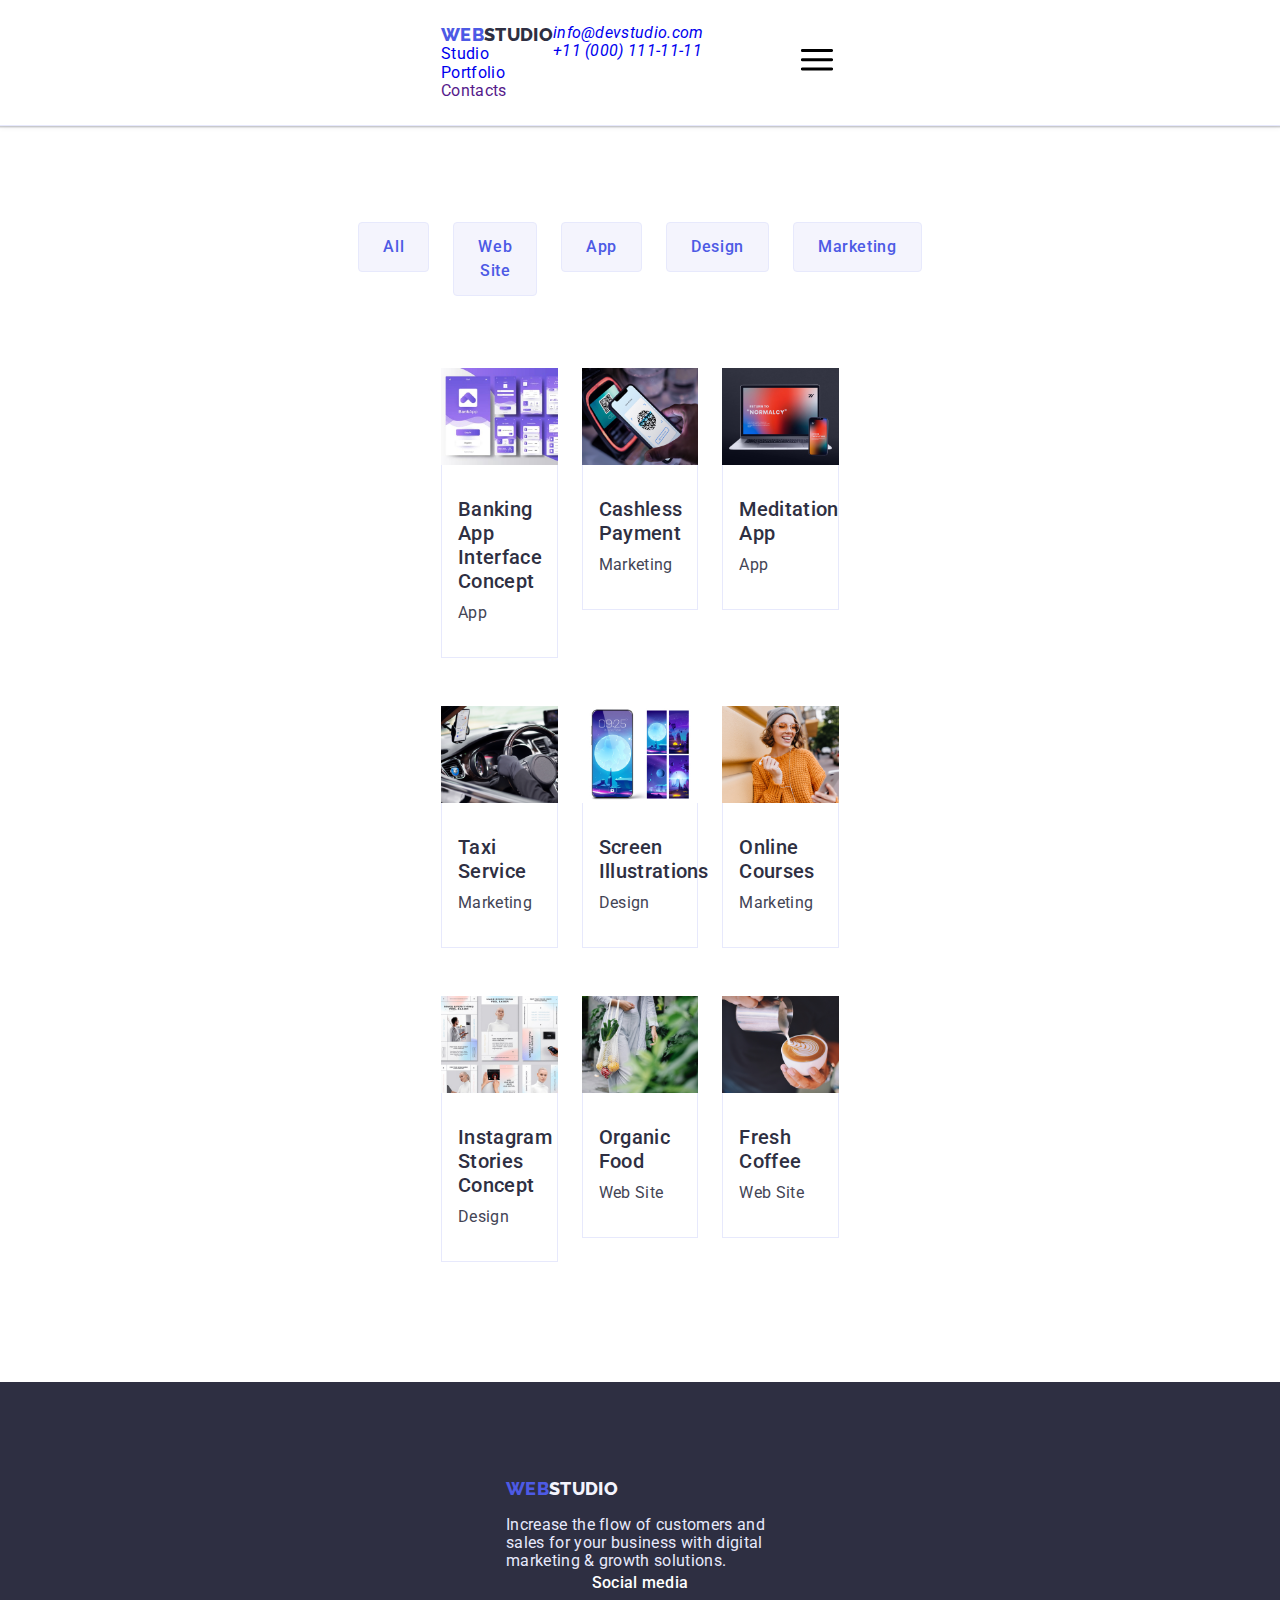
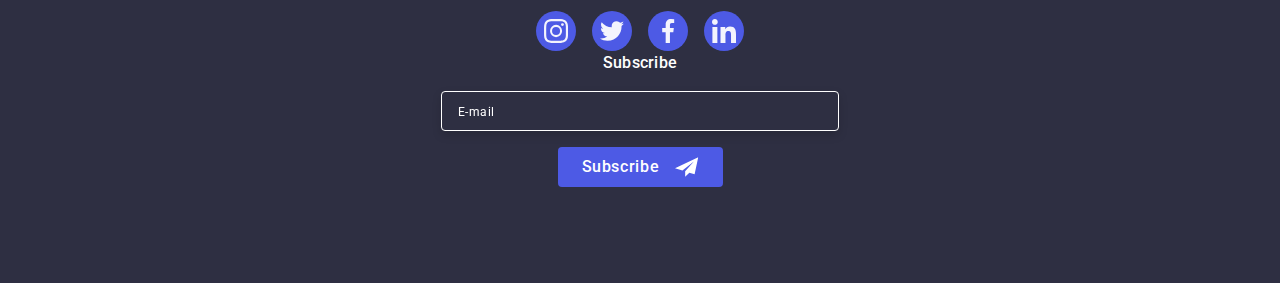
==== commit 2d854070: "homework-7" ====
--- a/portfolio.html
+++ b/portfolio.html
@@ -21,38 +21,126 @@
   <body>
     <header class="header">
       <div class="container header-container">
-        <nav class="nav">
-          <a class="header-logo logo link" href="./index.html"
-            >Web<span class="header-web">Studio</span></a
-          >
-          <ul class="header-list list">
-            <li class="header-item">
-              <a class="header-link link" href="./index.html">Studio</a>
-            </li>
-            <li class="header-item">
-              <a class="header-link link current" href="./portfolio.html"
-                >Portfolio</a
-              >
-            </li>
-            <li class="header-item">
-              <a class="header-link link" href="">Contacts</a>
+      <nav class="nav">
+        <a class="header-logo logo link" href="./index.html">Web<span class="header-web">Studio</span></a
+        >
+        <ul class="header-list list">
+          <li class="header-item">
+            <a class="header-link link current" href="./index.html">Studio</a>
+          </li>
+          <li class="header-item">
+            <a class="header-link link" href="./portfolio.html">Portfolio</a>
+          </li>
+          <li class="header-item">
+            <a class="header-link link" href="">Contacts</a>
+          </li>
+        </ul>
+      </nav>
+      <address class="address">
+        <ul class="address-list list">
+          <li class="address-item">
+            <a class="address-link link" href="mailto:info@devstudio.com"
+              >info@devstudio.com</a
+            >
+          </li>
+          <li class="address-item">
+            <a class="address-link link" href="tel:+110001111111"
+              >+11 (000) 111-11-11</a
+            >
+          </li>
+        </ul>
+      </address>
+      <button type="button" data-menu-open class="menu-open-btn">
+        <svg class="menu-open-icon" width="32" height="22">
+          <use href="./images/sprite.svg#menu-burger"></use>
+        </svg>
+      </button>
+      </div>
+      <div class="mob-menu is-hidden" data-menu>
+        <div>
+        <button type="button" data-menu-close class="menu-close-btn">
+        <svg class="menu-close-btn-icon" width="8" height="8">
+          <use href="./images/sprite.svg#modal-close"></use>
+        </svg>
+        </button>
+        <ul class="mob-menu-list list">
+          <li class="mob-menu-item">
+            <a class="mob-menu-link link" href="./index.html">Studio</a>
+          </li>
+          <li class="mob-menu-item">
+            <a class="mob-menu-link link current" href="./portfolio.html">Portfolio</a>
+          </li>
+          <li class="mob-menu-item">
+            <a class="mob-menu-link-sp link" href="">Contacts</a>
+          </li>
+        </ul>
+        </div>
+        <div>
+          <address class="mob-menu-address">
+        <ul class="mob-menu-address-list list">
+          <li class="mob-menu-address-item">
+            <a class="mob-menu-tel-link link" href="tel:+110001111111"
+              >+11 (000) 111-11-11</a
+            >
+          </li>
+          <li class="mob-menu-address-item">
+            <a class="mob-menu-address-link link" href="mailto:info@devstudio.com"
+              >info@devstudio.com</a
+            >
+          </li>
+        </ul>    
+      </address>
+          <ul class="mob-menu-social-list list">
+            <li class="social-list-item">
+              <a href="" class="mob-menu-social-list-link">
+                <svg
+                  aria-label="instagram"
+                  class="mob-menu-social-list-icon"
+                  width="24"
+                  height="24"
+                >
+                  <use href="./images/sprite.svg#instagram"></use>
+                </svg>
+              </a>
+            </li>
+            <li class="social-list-item">
+              <a href="" class="mob-menu-social-list-link">
+                <svg
+                  aria-label="twitter"
+                  class="mob-menu-social-list-icon"
+                  width="24"
+                  height="24"
+                >
+                  <use href="./images/sprite.svg#twitter"></use>
+                </svg>
+              </a>
+            </li>
+            <li class="social-list-item">
+              <a href="" class="mob-menu-social-list-link">
+                <svg
+                  aria-label="facebook"
+                  class="mob-menu-social-list-icon"
+                  width="24"
+                  height="24"
+                >
+                  <use href="./images/sprite.svg#facebook"></use>
+                </svg>
+              </a>
+            </li>
+            <li class="social-list-item">
+              <a href="" class="mob-menu-social-list-link">
+                <svg
+                  aria-label="linkedin"
+                  class="mob-menu-social-list-icon"
+                  width="24"
+                  height="24"
+                >
+                  <use href="./images/sprite.svg#linkedin"></use>
+                </svg>
+              </a>
             </li>
           </ul>
-        </nav>
-        <address class="address">
-          <ul class="address-list list">
-            <li class="address-item">
-              <a class="address-link link" href="mailto:info@devstudio.com"
-                >info@devstudio.com</a
-              >
-            </li>
-            <li class="address-item">
-              <a class="address-link link" href="tel:+110001111111"
-                >+11 (000) 111-11-11</a
-              >
-            </li>
-          </ul>
-        </address>
+        </div>
       </div>
     </header>
 
@@ -351,7 +439,82 @@
             </li>
           </ul>
         </div>
+        <form name="footer-form" autocomplete="on">
+          <p class="footer-text-title">Subscribe</p>
+          <div class="footer-form-div">
+            <input
+              type="email"
+              name="email"
+              class="footer-form-input"
+              placeholder="E-mail"
+            />
+            <button type="submit" class="footer-form-btn">
+              Subscribe
+              <svg class="footer-btn-icon" width="24" height="24">
+                <use href="./images/sprite.svg#icon-frame"></use>
+              </svg>
+            </button>
+          </div>
+        </form>
       </div>
     </footer>
+
+    <div class="backdrop is-hidden" data-modal>
+      <div class="modal">
+        <button type="button" class="modal-close-btn" data-modal-close>
+        <svg class="modal-close-btn-icon" width="8" height="8">
+          <use href="./images/sprite.svg#modal-close"></use>
+        </svg>
+        </button>
+        <p class="modal-title">Leave your contacts and we will call you back</p>
+        <form class="modal-form">
+          <label class="modal-form-field"> 
+            <span  class="modal-label-text">Name</span>
+            <span class="modal-input-wrapper">
+            <input class="modal-input" type="text" name="user_name" placeholder=" " />
+            <svg class="modal-form-input-icon" width="18" height="18">
+              <use href="./images/sprite.svg#icon-person"></use>
+            </svg>
+            </span>
+          </label>
+          <label class="modal-form-field"> 
+            <span  class="modal-label-text">Phone</span>
+            <span class="modal-input-wrapper">
+            <input class="modal-input" type="tel" name="user_phone" placeholder=" " />
+            <svg class="modal-form-input-icon" width="18" height="24">
+              <use href="./images/sprite.svg#icon-phone"></use>
+            </svg>
+            </span>
+          </label>
+          <label class="modal-form-field"> 
+            <span  class="modal-label-text">Email</span>
+            <span class="modal-input-wrapper">
+            <input class="modal-input" type="email" name="user_email" placeholder=" " />
+            <svg class="modal-form-input-icon" width="18" height="24">
+              <use href="./images/sprite.svg#icon-email"></use>
+            </svg>
+            </span>
+          </label>
+          <label class="modal-form-field">
+            <span  class="modal-label-text">Comment</span>
+            <textarea name="user_message" class="modal-form-message" placeholder="Text input"
+            ></textarea>
+          </label>
+          <label for="user-policy" class="modal-check-desc">
+          <input id="user-policy" type="checkbox" name="user_policy" value="true" class="modal-checkbox visually-hidden">
+            <span class="modal-fake-checkbox">
+            <svg class="modal-checkbox-icon" width="10" height="8">
+              <use href="./images/sprite.svg#modal-auto"></use>
+            </svg>
+            </span>
+            I accept the terms and conditions of the&nbsp;<a class="policy-link" href="">Privacy Policy</a> 
+          </label>
+          <button type="submit" class="modal-form-btn">Send</button>
+        </form>
+      </div>
+    </div>
+
+    <script src="./js/modal.js"></script>
+    <script src="./js/menu.js"></script>
   </body>
 </html>
--- a/css/styles.css
+++ b/css/styles.css
@@ -146,7 +146,14 @@
     display: flex;
     flex-direction: column;
     justify-content: space-between;
+    opacity: 1;
     overflow: auto;
+}
+
+.mob-menu.is-hidden {
+    opacity: 0;
+    visibility: hidden;
+    pointer-events: none;
 }
 
 .mob-menu-link, .mob-menu-tel-link, .mob-menu-link-sp {
@@ -213,6 +220,7 @@
     position: absolute;
     top: 24px;
     right: 24px;
+    /* margin-left: 381px; */
 
     display: flex;
     justify-content: center;
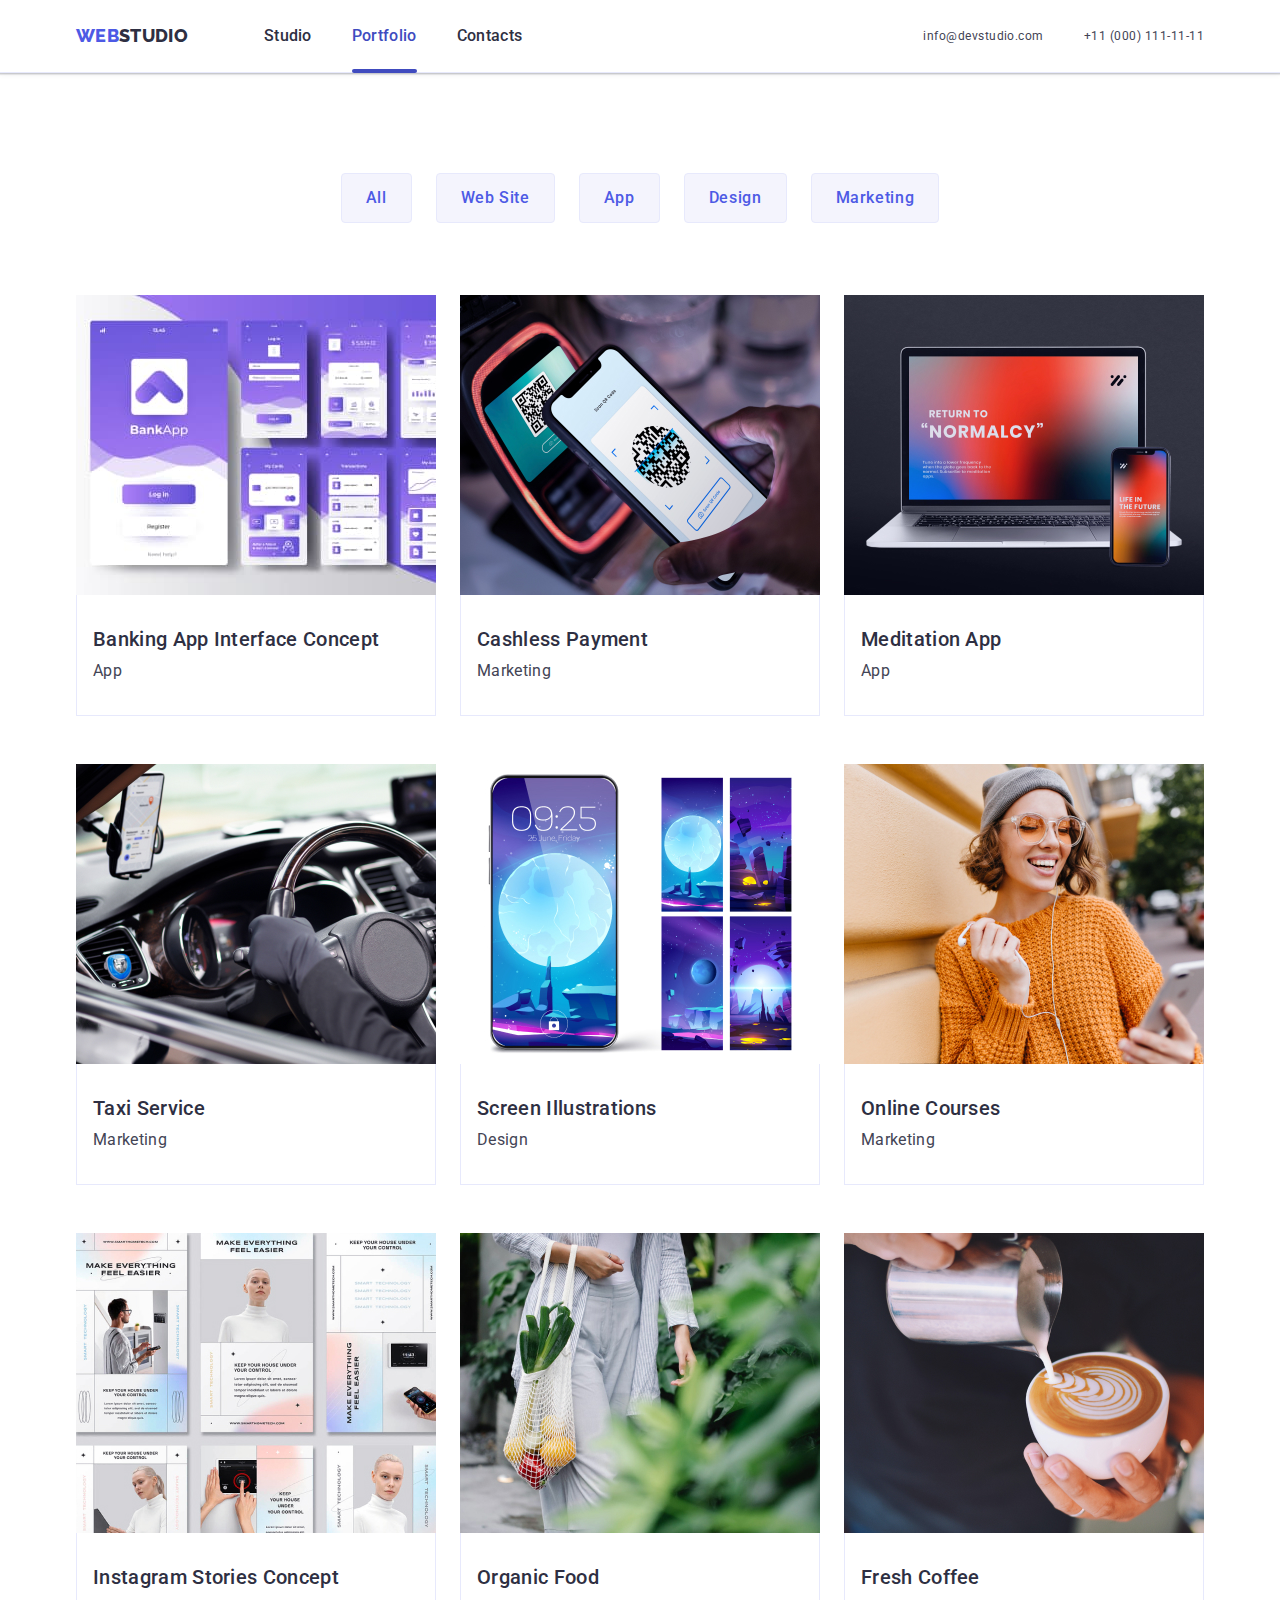
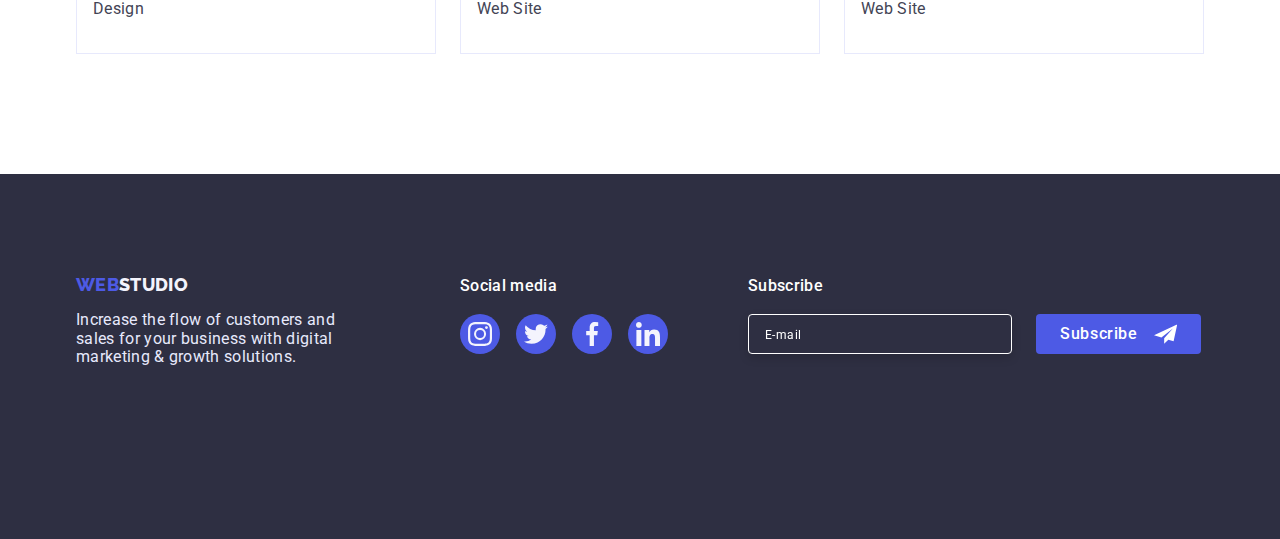
==== commit 1db27cee: "updated_hw7" ====
--- a/portfolio.html
+++ b/portfolio.html
@@ -16,80 +16,88 @@
       href="https://cdnjs.cloudflare.com/ajax/libs/modern-normalize/1.1.0/modern-normalize.min.css"
     />
     <link rel="stylesheet" href="./css/styles.css" />
+    <link rel="stylesheet" href="./css/media.css" />
   </head>
 
   <body>
     <header class="header">
       <div class="container header-container">
-      <nav class="nav">
-        <a class="header-logo logo link" href="./index.html">Web<span class="header-web">Studio</span></a
-        >
-        <ul class="header-list list">
-          <li class="header-item">
-            <a class="header-link link current" href="./index.html">Studio</a>
-          </li>
-          <li class="header-item">
-            <a class="header-link link" href="./portfolio.html">Portfolio</a>
-          </li>
-          <li class="header-item">
-            <a class="header-link link" href="">Contacts</a>
-          </li>
-        </ul>
-      </nav>
-      <address class="address">
-        <ul class="address-list list">
-          <li class="address-item">
-            <a class="address-link link" href="mailto:info@devstudio.com"
-              >info@devstudio.com</a
-            >
-          </li>
-          <li class="address-item">
-            <a class="address-link link" href="tel:+110001111111"
-              >+11 (000) 111-11-11</a
-            >
-          </li>
-        </ul>
-      </address>
-      <button type="button" data-menu-open class="menu-open-btn">
-        <svg class="menu-open-icon" width="32" height="22">
-          <use href="./images/sprite.svg#menu-burger"></use>
-        </svg>
-      </button>
+        <nav class="nav">
+          <a class="header-logo logo link" href="./index.html"
+            >Web<span class="header-web">Studio</span></a
+          >
+          <ul class="header-list list">
+            <li class="header-item">
+              <a class="header-link link" href="./index.html">Studio</a>
+            </li>
+            <li class="header-item">
+              <a class="header-link link current" href="./portfolio.html"
+                >Portfolio</a
+              >
+            </li>
+            <li class="header-item">
+              <a class="header-link link" href="">Contacts</a>
+            </li>
+          </ul>
+        </nav>
+        <address class="address">
+          <ul class="address-list list">
+            <li class="address-item">
+              <a class="address-link link" href="mailto:info@devstudio.com"
+                >info@devstudio.com</a
+              >
+            </li>
+            <li class="address-item">
+              <a class="address-link link" href="tel:+110001111111"
+                >+11 (000) 111-11-11</a
+              >
+            </li>
+          </ul>
+        </address>
+        <button type="button" data-menu-open class="menu-open-btn">
+          <svg class="menu-open-icon" width="32" height="22">
+            <use href="./images/sprite.svg#menu-burger"></use>
+          </svg>
+        </button>
       </div>
       <div class="mob-menu is-hidden" data-menu>
         <div>
-        <button type="button" data-menu-close class="menu-close-btn">
-        <svg class="menu-close-btn-icon" width="8" height="8">
-          <use href="./images/sprite.svg#modal-close"></use>
-        </svg>
-        </button>
-        <ul class="mob-menu-list list">
-          <li class="mob-menu-item">
-            <a class="mob-menu-link link" href="./index.html">Studio</a>
-          </li>
-          <li class="mob-menu-item">
-            <a class="mob-menu-link link current" href="./portfolio.html">Portfolio</a>
-          </li>
-          <li class="mob-menu-item">
-            <a class="mob-menu-link-sp link" href="">Contacts</a>
-          </li>
-        </ul>
+          <button type="button" data-menu-close class="menu-close-btn">
+            <svg class="menu-close-btn-icon" width="8" height="8">
+              <use href="./images/sprite.svg#modal-close"></use>
+            </svg>
+          </button>
+          <ul class="mob-menu-list list">
+            <li class="mob-menu-item">
+              <a class="mob-menu-link link" href="./index.html">Studio</a>
+            </li>
+            <li class="mob-menu-item">
+              <a class="mob-menu-link link current" href="./portfolio.html"
+                >Portfolio</a
+              >
+            </li>
+            <li class="mob-menu-item">
+              <a class="mob-menu-link-sp link" href="">Contacts</a>
+            </li>
+          </ul>
         </div>
         <div>
           <address class="mob-menu-address">
-        <ul class="mob-menu-address-list list">
-          <li class="mob-menu-address-item">
-            <a class="mob-menu-tel-link link" href="tel:+110001111111"
-              >+11 (000) 111-11-11</a
-            >
-          </li>
-          <li class="mob-menu-address-item">
-            <a class="mob-menu-address-link link" href="mailto:info@devstudio.com"
-              >info@devstudio.com</a
-            >
-          </li>
-        </ul>    
-      </address>
+            <ul class="mob-menu-address-list list">
+              <li class="mob-menu-address-item">
+                <a class="mob-menu-tel-link link" href="tel:+110001111111"
+                  >+11 (000) 111-11-11</a
+                >
+              </li>
+              <li class="mob-menu-address-item">
+                <a
+                  class="mob-menu-address-link link"
+                  href="mailto:info@devstudio.com"
+                  >info@devstudio.com</a
+                >
+              </li>
+            </ul>
+          </address>
           <ul class="mob-menu-social-list list">
             <li class="social-list-item">
               <a href="" class="mob-menu-social-list-link">
@@ -171,12 +179,33 @@
             <li class="portfolio-item-content">
               <a class="link portfolio-item-link" href="">
                 <div class="portfolio-photo-wrapper">
-                  <img
-                    src="./images/portfolio-page/bank-app.jpg"
-                    alt=""
-                    width="360"
-                    height="300"
-                  />
+                  <picture>
+                    <source
+                      srcset="
+                        ./images/portfolio-page/bank-app.jpg    1x,
+                        ./images/portfolio-page/bank-app-2x.jpg 2x
+                      "
+                      media="(min-width:1200px)"
+                    />
+                    <source
+                      srcset="
+                        ./images/portfolio-page/bank-app-tab.jpg    1x,
+                        ./images/portfolio-page/bank-app-tab-2x.jpg 2x
+                      "
+                      media="(min-width:768px)"
+                    />
+                    <source
+                      srcset="
+                        ./images/portfolio-page/bank-app-mob.jpg    1x,
+                        ./images/portfolio-page/bank-app-mob-2x.jpg 2x
+                      "
+                      media="(max-width:767px)"
+                    />
+                  <img
+                    src="./images/portfolio-page/bank-app-mob.jpg"
+                    alt="retina picture"
+                  />
+                  </picture>
                   <p class="overlay">
                     14 Stylish and User-Friendly App Design Concepts · Task
                     Manager App · Calorie Tracker App · Exotic Fruit Ecommerce
@@ -195,12 +224,33 @@
             <li class="portfolio-item-content">
               <a class="link portfolio-item-link" href="">
                 <div class="portfolio-photo-wrapper">
-                  <img
-                    src="./images/portfolio-page/cashless-payment.jpg"
-                    alt=""
-                    width="360"
-                    height="300"
-                  />
+                  <picture>
+                    <source
+                      srcset="
+                        ./images/portfolio-page/cashless-payment.jpg    1x,
+                        ./images/portfolio-page/cashless-payment-2x.jpg 2x
+                      "
+                      media="(min-width:1200px)"
+                    />
+                    <source
+                      srcset="
+                        ./images/portfolio-page/cashless-payment-tab.jpg    1x,
+                        ./images/portfolio-page/cashless-payment-tab-2x.jpg 2x
+                      "
+                      media="(min-width:768px)"
+                    />
+                    <source
+                      srcset="
+                        ./images/portfolio-page/cashless-payment-mob.jpg    1x,
+                        ./images/portfolio-page/cashless-payment-mob-2x.jpg 2x
+                      "
+                      media="(max-width:767px)"
+                    />
+                  <img
+                    src="./images/portfolio-page/cashless-payment-mob.jpg"
+                    alt="retina picture"
+                  />
+                  </picture>
                   <p class="overlay">
                     14 Stylish and User-Friendly App Design Concepts · Task
                     Manager App · Calorie Tracker App · Exotic Fruit Ecommerce
@@ -217,12 +267,33 @@
             <li class="portfolio-item-content">
               <a class="link portfolio-item-link" href="">
                 <div class="portfolio-photo-wrapper">
-                  <img
-                    src="./images/portfolio-page/meditation-app.jpg"
-                    alt=""
-                    width="360"
-                    height="300"
-                  />
+                  <picture>
+                    <source
+                      srcset="
+                        ./images/portfolio-page/meditation-app.jpg    1x,
+                        ./images/portfolio-page/meditation-app-2x.jpg 2x
+                      "
+                      media="(min-width:1200px)"
+                    />
+                    <source
+                      srcset="
+                        ./images/portfolio-page/meditation-app-tab.jpg    1x,
+                        ./images/portfolio-page/meditation-app-tab-2x.jpg 2x
+                      "
+                      media="(min-width:768px)"
+                    />
+                    <source
+                      srcset="
+                        ./images/portfolio-page/meditation-app-mob.jpg    1x,
+                        ./images/portfolio-page/meditation-app-mob-2x.jpg 2x
+                      "
+                      media="(max-width:767px)"
+                    />
+                  <img
+                    src="./images/portfolio-page/meditation-app-mob.jpg"
+                    alt="retina picture"
+                  />
+                  </picture>
                   <p class="overlay">
                     14 Stylish and User-Friendly App Design Concepts · Task
                     Manager App · Calorie Tracker App · Exotic Fruit Ecommerce
@@ -239,12 +310,33 @@
             <li class="portfolio-item-content">
               <a class="link portfolio-item-link" href="">
                 <div class="portfolio-photo-wrapper">
-                  <img
-                    src="./images/portfolio-page/taxi-service.jpg"
-                    alt=""
-                    width="360"
-                    height="300"
-                  />
+                  <picture>
+                    <source
+                      srcset="
+                        ./images/portfolio-page/taxi-service.jpg    1x,
+                        ./images/portfolio-page/taxi-service-2x.jpg 2x
+                      "
+                      media="(min-width:1200px)"
+                    />
+                    <source
+                      srcset="
+                        ./images/portfolio-page/taxi-service-tab.jpg    1x,
+                        ./images/portfolio-page/taxi-service-tab-2x.jpg 2x
+                      "
+                      media="(min-width:768px)"
+                    />
+                    <source
+                      srcset="
+                        ./images/portfolio-page/taxi-service-mob.jpg    1x,
+                        ./images/portfolio-page/taxi-service-mob-2x.jpg 2x
+                      "
+                      media="(max-width:767px)"
+                    />
+                  <img
+                    src="./images/portfolio-page/taxi-service-mob.jpg"
+                    alt="retina picture"
+                  />
+                  </picture>
                   <p class="overlay">
                     14 Stylish and User-Friendly App Design Concepts · Task
                     Manager App · Calorie Tracker App · Exotic Fruit Ecommerce
@@ -261,12 +353,33 @@
             <li class="portfolio-item-content">
               <a class="link portfolio-item-link" href="">
                 <div class="portfolio-photo-wrapper">
-                  <img
-                    src="./images/portfolio-page/screen-illustrations.jpg"
-                    alt=""
-                    width="360"
-                    height="300"
-                  />
+                  <picture>
+                    <source
+                      srcset="
+                        ./images/portfolio-page/screen-illustrations.jpg    1x,
+                        ./images/portfolio-page/screen-illustrations-2x.jpg 2x
+                      "
+                      media="(min-width:1200px)"
+                    />
+                    <source
+                      srcset="
+                        ./images/portfolio-page/screen-illustrations-tab.jpg    1x,
+                        ./images/portfolio-page/screen-illustrations-tab-2x.jpg 2x
+                      "
+                      media="(min-width:768px)"
+                    />
+                    <source
+                      srcset="
+                        ./images/portfolio-page/screen-illustrations-mob.jpg    1x,
+                        ./images/portfolio-page/screen-illustrations-mob-2x.jpg 2x
+                      "
+                      media="(max-width:767px)"
+                    />
+                  <img
+                    src="./images/portfolio-page/screen-illustrations-mob.jpg"
+                    alt="retina picture"
+                  />
+                  </picture>
                   <p class="overlay">
                     14 Stylish and User-Friendly App Design Concepts · Task
                     Manager App · Calorie Tracker App · Exotic Fruit Ecommerce
@@ -283,12 +396,33 @@
             <li class="portfolio-item-content">
               <a class="link portfolio-item-link" href="">
                 <div class="portfolio-photo-wrapper">
-                  <img
-                    src="./images/portfolio-page/online-courses.jpg"
-                    alt=""
-                    width="360"
-                    height="300"
-                  />
+                  <picture>
+                    <source
+                      srcset="
+                        ./images/portfolio-page/online-courses.jpg    1x,
+                        ./images/portfolio-page/online-courses-2x.jpg 2x
+                      "
+                      media="(min-width:1200px)"
+                    />
+                    <source
+                      srcset="
+                        ./images/portfolio-page/online-courses-tab.jpg    1x,
+                        ./images/portfolio-page/online-courses-tab-2x.jpg 2x
+                      "
+                      media="(min-width:768px)"
+                    />
+                    <source
+                      srcset="
+                        ./images/portfolio-page/online-courses-mob.jpg    1x,
+                        ./images/portfolio-page/online-courses-mob-2x.jpg 2x
+                      "
+                      media="(max-width:767px)"
+                    />
+                  <img
+                    src="./images/portfolio-page/online-courses-mob.jpg"
+                    alt="retina picture"
+                  />
+                  </picture>
                   <p class="overlay">
                     14 Stylish and User-Friendly App Design Concepts · Task
                     Manager App · Calorie Tracker App · Exotic Fruit Ecommerce
@@ -304,13 +438,34 @@
             </li>
             <li class="portfolio-item-content">
               <a class="link portfolio-item-link" href="">
-                <div class="portfolio-photo-wrapper">
-                  <img
-                    src="./images/portfolio-page/instagram-stories.jpg"
-                    alt=""
-                    width="360"
-                    height="300"
-                  />
+                <div class="portfolio-photo-wrapper">                  
+                  <picture>
+                    <source
+                      srcset="
+                        ./images/portfolio-page/instagram-stories.jpg    1x,
+                        ./images/portfolio-page/instagram-stories-2x.jpg 2x
+                      "
+                      media="(min-width:1200px)"
+                    />
+                    <source
+                      srcset="
+                        ./images/portfolio-page/instagram-stories-tab.jpg    1x,
+                        ./images/portfolio-page/instagram-stories-tab-2x.jpg 2x
+                      "
+                      media="(min-width:768px)"
+                    />
+                    <source
+                      srcset="
+                        ./images/portfolio-page/instagram-stories-mob.jpg    1x,
+                        ./images/portfolio-page/instagram-stories-mob-2x.jpg 2x
+                      "
+                      media="(max-width:767px)"
+                    />
+                  <img
+                    src="./images/portfolio-page/instagram-stories-mob.jpg"
+                    alt="retina picture"
+                  />
+                  </picture>
                   <p class="overlay">
                     14 Stylish and User-Friendly App Design Concepts · Task
                     Manager App · Calorie Tracker App · Exotic Fruit Ecommerce
@@ -329,12 +484,33 @@
             <li class="portfolio-item-content">
               <a class="link portfolio-item-link" href="">
                 <div class="portfolio-photo-wrapper">
-                  <img
-                    src="./images/portfolio-page/organic-food.jpg"
-                    alt=""
-                    width="360"
-                    height="300"
-                  />
+                  <picture>
+                    <source
+                      srcset="
+                        ./images/portfolio-page/organic-food.jpg    1x,
+                        ./images/portfolio-page/organic-food-2x.jpg 2x
+                      "
+                      media="(min-width:1200px)"
+                    />
+                    <source
+                      srcset="
+                        ./images/portfolio-page/organic-food-tab.jpg    1x,
+                        ./images/portfolio-page/organic-food-tab-2x.jpg 2x
+                      "
+                      media="(min-width:768px)"
+                    />
+                    <source
+                      srcset="
+                        ./images/portfolio-page/organic-food-mob.jpg    1x,
+                        ./images/portfolio-page/organic-food-mob-2x.jpg 2x
+                      "
+                      media="(max-width:767px)"
+                    />
+                  <img
+                    src="./images/portfolio-page/organic-food-mob.jpg"
+                    alt="retina picture"
+                  />
+                  </picture>
                   <p class="overlay">
                     14 Stylish and User-Friendly App Design Concepts · Task
                     Manager App · Calorie Tracker App · Exotic Fruit Ecommerce
@@ -351,12 +527,33 @@
             <li class="portfolio-item-content">
               <a class="link portfolio-item-link" href="">
                 <div class="portfolio-photo-wrapper">
-                  <img
-                    src="./images/portfolio-page/fresh-coffee.jpg"
-                    alt=""
-                    width="360"
-                    height="300"
-                  />
+                  <picture>
+                    <source
+                      srcset="
+                        ./images/portfolio-page/fresh-coffee.jpg    1x,
+                        ./images/portfolio-page/fresh-coffee-2x.jpg 2x
+                      "
+                      media="(min-width:1200px)"
+                    />
+                    <source
+                      srcset="
+                        ./images/portfolio-page/fresh-coffee-tab.jpg    1x,
+                        ./images/portfolio-page/fresh-coffee-tab-2x.jpg 2x
+                      "
+                      media="(min-width:768px)"
+                    />
+                    <source
+                      srcset="
+                        ./images/portfolio-page/fresh-coffee-mob.jpg    1x,
+                        ./images/portfolio-page/fresh-coffee-mob-2x.jpg 2x
+                      "
+                      media="(max-width:767px)"
+                    />
+                  <img
+                    src="./images/portfolio-page/fresh-coffee-mob.jpg"
+                    alt="retina picture"
+                  />
+                  </picture>
                   <p class="overlay">
                     14 Stylish and User-Friendly App Design Concepts · Task
                     Manager App · Calorie Tracker App · Exotic Fruit Ecommerce
@@ -462,52 +659,80 @@
     <div class="backdrop is-hidden" data-modal>
       <div class="modal">
         <button type="button" class="modal-close-btn" data-modal-close>
-        <svg class="modal-close-btn-icon" width="8" height="8">
-          <use href="./images/sprite.svg#modal-close"></use>
-        </svg>
+          <svg class="modal-close-btn-icon" width="8" height="8">
+            <use href="./images/sprite.svg#modal-close"></use>
+          </svg>
         </button>
         <p class="modal-title">Leave your contacts and we will call you back</p>
         <form class="modal-form">
-          <label class="modal-form-field"> 
-            <span  class="modal-label-text">Name</span>
+          <label class="modal-form-field">
+            <span class="modal-label-text">Name</span>
             <span class="modal-input-wrapper">
-            <input class="modal-input" type="text" name="user_name" placeholder=" " />
-            <svg class="modal-form-input-icon" width="18" height="18">
-              <use href="./images/sprite.svg#icon-person"></use>
-            </svg>
-            </span>
-          </label>
-          <label class="modal-form-field"> 
-            <span  class="modal-label-text">Phone</span>
-            <span class="modal-input-wrapper">
-            <input class="modal-input" type="tel" name="user_phone" placeholder=" " />
-            <svg class="modal-form-input-icon" width="18" height="24">
-              <use href="./images/sprite.svg#icon-phone"></use>
-            </svg>
-            </span>
-          </label>
-          <label class="modal-form-field"> 
-            <span  class="modal-label-text">Email</span>
-            <span class="modal-input-wrapper">
-            <input class="modal-input" type="email" name="user_email" placeholder=" " />
-            <svg class="modal-form-input-icon" width="18" height="24">
-              <use href="./images/sprite.svg#icon-email"></use>
-            </svg>
+              <input
+                class="modal-input"
+                type="text"
+                name="user_name"
+                placeholder=" "
+              />
+              <svg class="modal-form-input-icon" width="18" height="18">
+                <use href="./images/sprite.svg#icon-person"></use>
+              </svg>
             </span>
           </label>
           <label class="modal-form-field">
-            <span  class="modal-label-text">Comment</span>
-            <textarea name="user_message" class="modal-form-message" placeholder="Text input"
+            <span class="modal-label-text">Phone</span>
+            <span class="modal-input-wrapper">
+              <input
+                class="modal-input"
+                type="tel"
+                name="user_phone"
+                placeholder=" "
+              />
+              <svg class="modal-form-input-icon" width="18" height="24">
+                <use href="./images/sprite.svg#icon-phone"></use>
+              </svg>
+            </span>
+          </label>
+          <label class="modal-form-field">
+            <span class="modal-label-text">Email</span>
+            <span class="modal-input-wrapper">
+              <input
+                class="modal-input"
+                type="email"
+                name="user_email"
+                placeholder=" "
+              />
+              <svg class="modal-form-input-icon" width="18" height="24">
+                <use href="./images/sprite.svg#icon-email"></use>
+              </svg>
+            </span>
+          </label>
+          <label class="modal-form-field">
+            <span class="modal-label-text">Comment</span>
+            <textarea
+              name="user_message"
+              class="modal-form-message"
+              placeholder="Text input"
             ></textarea>
           </label>
           <label for="user-policy" class="modal-check-desc">
-          <input id="user-policy" type="checkbox" name="user_policy" value="true" class="modal-checkbox visually-hidden">
+            <input
+              id="user-policy"
+              type="checkbox"
+              name="user_policy"
+              value="true"
+              class="modal-checkbox visually-hidden"
+            />
             <span class="modal-fake-checkbox">
-            <svg class="modal-checkbox-icon" width="10" height="8">
-              <use href="./images/sprite.svg#modal-auto"></use>
-            </svg>
+              <svg class="modal-checkbox-icon" width="10" height="8">
+                <use href="./images/sprite.svg#modal-auto"></use>
+              </svg>
             </span>
-            I accept the terms and conditions of the&nbsp;<a class="policy-link" href="">Privacy Policy</a> 
+            I accept the terms and conditions of the&nbsp;<a
+              class="policy-link"
+              href=""
+              >Privacy Policy</a
+            >
           </label>
           <button type="submit" class="modal-form-btn">Send</button>
         </form>
--- a/css/styles.css
+++ b/css/styles.css
@@ -33,6 +33,8 @@
 
 img {
     display: block;
+    width: 100%;
+    height: auto;
 }
 
 button {
@@ -138,6 +140,7 @@
 .mob-menu {
     position: fixed;
     top: 0;
+    left: 0;
     z-index: 100;
     padding: 80px 35px 40px 40px;
     width: 100%;
@@ -147,6 +150,7 @@
     flex-direction: column;
     justify-content: space-between;
     opacity: 1;
+    box-shadow: 0 0 0 100vmax rgba(0, 0, 0, 0.5);
     overflow: auto;
 }
 
@@ -583,8 +587,12 @@
 /* ============================== /FOOTER =============================== */
 /* ============================== PORTFOLIO PAGE ======================= */
 .portfolio {
-    padding-top: 96px;
-    padding-bottom: 120px;
+    padding-top: 48px;
+    padding-bottom: 48px;
+}
+
+.portfolio-menu-card {
+    display: flex;
 }
 
 .portfolio-page-btn {
@@ -627,35 +635,6 @@
     color: var(--color-text-main);
 }
 
-.portfolio-menu-card {
-    display: flex;
-    margin-bottom: 72px;
-    justify-content: center;
-}
-
-.portfolio-item:not(:last-child) {
-    margin-right: 24px;
-}
-
-.portfolio-pg-content {
-    display: flex;
-    flex-wrap: wrap;
-}
-
-.portfolio-item-content {
-    width: calc((100% - 48px) / 3);
-    margin-right: 24px;
-    margin-bottom: 48px;
-}
-
-.portfolio-item-content:nth-child(3n) {
-    margin-right: 0;
-}
-
-.portfolio-item-content:nth-last-child(-n + 3) {
-    margin-bottom: 0;
-}
-
 .portfolio-item-link {
     display: block;
     transition: box-shadow var(--transition-dur-time);
@@ -701,10 +680,6 @@
     transform: translate(0, 0);
 }
 
-img {
-    width: 100%;
-    height: auto;
-} 
 /* ============================== /PORTFOLIO PAGE ======================= */
 /* ===============================MODAL WINDOW =========================== */
 .backdrop {
--- a/css/media.css
+++ b/css/media.css
@@ -0,0 +1,419 @@
+
+/* ----------------------------------MEDIA (MIN-WIDTH:480px)------------------------------- */
+
+@media screen and (max-width: 767px) {
+
+.header-list, .address {
+    display: none;
+}
+
+.feutures-item:not(:last-child) {
+    margin-bottom: 72px;
+}
+
+.footer-container {
+    gap: 72px;
+}
+
+.footer-logo {
+    display: flex;
+    justify-content: center;
+    align-items: center;
+}
+
+.portfolio-menu-card {
+    flex-wrap: wrap;
+    gap: 16px 24px;
+    margin-right: 24px;
+    margin-bottom: 48px;
+}
+
+.portfolio-page-btn {
+    padding: 8px 16px;
+}
+
+.portfolio-item-content {
+    width: 100%;
+}
+
+.portfolio-item-content:not(:last-child) {
+    margin-bottom: 48px;
+}
+
+}
+
+/* ---------------------------MEDIA (MIN-WIDTH:768px)------------------- */
+@media screen and (min-width: 768px) {
+    .container {
+        max-width: 768px;
+    }
+
+.logo {
+    margin-right: 120px;
+}
+
+.header {
+    padding-top: 16px;
+    padding-bottom: 16px;
+}
+
+.mob-menu {
+    display: none;
+}
+
+.menu-open-btn {
+    display: none;
+}
+
+.header-container {
+    align-items: center;
+}
+
+.header-link {
+    font-weight: 500;
+    line-height: 1.5;
+    color: var(--background-dark);
+
+    position: relative;
+    display: block;
+}
+
+.header-link.current::after {
+    content: '';
+
+    position: absolute;
+    width: 100%;
+    height: 4px;
+    left: 0px;
+    top: 45px;
+    background: var(--accent-color);
+    border-radius: 2px;
+}
+
+.header-list {
+    display: flex;
+    align-items: center;
+}
+
+.header-item:not(:last-child) {
+    margin-right: 40px;
+}
+
+.nav {
+    display: flex;
+    justify-content: center;
+    align-items: center;
+}
+
+.nav .link {
+    display: block;
+    transition: color var(--transition-dur-time);
+}
+
+.nav .link:hover,
+.nav .link:focus {
+    color: var(--accent-color);
+}
+
+.link.current {
+    color: var(--accent-color);
+}
+
+.address {
+    font-style: normal;
+    margin-left: auto;
+}
+
+.address-list {
+    display: block;
+}
+
+
+.address-link {
+    font-weight: 400;
+    font-size: 12px;
+    line-height: 1.17;
+    letter-spacing: 0.04em;
+    color: var(--color-text-main);
+}
+
+.address-link:hover,
+.address-link:focus {
+    color: var(--accent-color);
+}
+
+.hero {
+    background-image: linear-gradient(rgba(46, 47, 66, 0.7), rgba(46, 47, 66, 0.7)), url(../images/hero/hero-tab.jpg);
+}
+
+@media (min-device-pixel-ratio: 2),
+(min-resolution: 192dpi),
+(min-resolution: 2dppx) {
+    .hero {
+        background-image: linear-gradient(rgba(46, 47, 66, 0.7), rgba(46, 47, 66, 0.7)), url(../images/hero/hero-tab-2x.jpg);
+    }
+}
+
+.hero-title {
+    max-width: 496px;
+    font-size: 56px;
+    line-height: 1.07;
+    margin-bottom: 36px;
+}
+
+.feutures {
+    padding-top: 96px;
+    padding-bottom: 96px;
+}
+
+.feutures-subtitle {
+    text-align: left;
+}
+
+.feutures-list {
+    gap: 72px 24px
+}
+
+.feutures-item {
+    width: calc((100% - 24px) / 2);
+}
+
+.team-title-list {
+    gap: 64px 24px;
+}
+
+.customers-list-item {
+    width: calc((100% - 48px) / 3);
+}
+
+.footer-container {
+    flex-direction: row;
+    flex-wrap: wrap;
+    justify-content: left;
+}
+
+.footer-text-div {
+    max-width: 264px;
+    margin-left: 0;
+    margin-bottom: 72px;
+}
+
+.footer-form-div {
+    display: flex;
+    width: 453px;
+}
+
+.footer-text-title {
+    text-align: left;
+}
+
+.portfolio {
+    padding-top: 64px;
+    padding-bottom: 96px;
+}
+
+.portfolio-menu-card {
+    gap: 24px;
+    margin-bottom: 64px;
+    justify-content: center;
+}
+
+.portfolio-pg-content {
+    display: flex;
+    flex-wrap: wrap;
+    gap: 72px 24px;
+}
+
+.portfolio-item-content {
+    width: calc((100% - 24px) / 2);
+}
+
+}
+
+@media  screen and (min-width: 768px) and (max-width: 1199px) {
+    .customers-container, .footer-container {
+        max-width: 552px;
+}
+
+.address-item:not(:last-child) {
+    margin-bottom: 12px;
+}
+
+}
+/* ---------------------------MEDIA (MIN-WIDTH:1158px)------------------- */
+@media screen and (min-width: 1200px) {
+    .container {
+        max-width: 1158px;
+    }
+
+.header {
+    padding-top: 24px;
+    padding-bottom: 24px;
+}
+
+.logo {
+    margin-right: 76px;
+}
+
+.address-list {
+    display: flex;
+    align-items: center;
+}
+
+.address-link {
+    font-weight: 400;
+    line-height: 1.5;
+    color: var(--color-text-main);
+
+    display: block;
+    margin-right: auto;
+    transition: color var(--transition-dur-time);
+}
+
+.address-item+.address-item {
+    margin-left: 40px;
+}
+
+.hero {
+    padding-top: 188px;
+    padding-bottom: 188px; 
+    max-width: 1440px;
+    background-image: linear-gradient(rgba(46, 47, 66, 0.7), rgba(46, 47, 66, 0.7)), url(../images/hero/hero.jpg); 
+}
+
+@media (min-device-pixel-ratio: 2),
+(min-resolution: 192dpi),
+(min-resolution: 2dppx) {
+    .hero {
+        background-image: linear-gradient(rgba(46, 47, 66, 0.7), rgba(46, 47, 66, 0.7)), url(../images/hero/hero-2x.jpg);
+    }
+}
+
+.hero-title {
+    margin-bottom: 48px;
+}
+
+.feutures {
+    padding-top: 120px;
+    padding-bottom: 120px;
+}
+
+.feutures-list {
+    flex-wrap: nowrap;
+}
+
+.feutures-item {
+    width: calc((100% - 72px) / 4);
+}
+
+.feutures-icon {
+    display: flex;
+    justify-content: center;
+    align-items: center;
+    margin-bottom: 24px;
+    height: 112px;
+    background: var(--backround-light);
+    border-radius: 4px;
+    background-position: center center;
+}
+
+.feutures-subtitle {
+    font-weight: 500;
+    font-size: 20px;
+    line-height: 1.2;
+    color: var(--background-dark);
+}
+
+.feutures-text {
+    font-weight: 400;
+}
+
+
+.projects {
+    display: block;
+    padding-bottom: 120px;
+}
+
+.projects-list {
+    display: flex;
+    gap: 24px;
+}
+
+.project-item {
+    flex-basis: calc((100% - 48px) / 3);
+}
+
+.team {
+    padding-top: 120px;
+    padding-bottom: 120px;
+}
+
+.customers {
+    padding-top: 120px;
+    padding-bottom: 120px;
+}
+
+.customers-list-item {
+    width: calc((100% - 120px) / 6);
+}
+
+.footer {
+    padding-top: 100px;
+    padding-bottom: 100px;
+}
+
+.footer-container {
+    flex-wrap: nowrap;
+    margin-right: auto;
+    margin-left: auto;
+}
+
+.footer-logo {
+    margin-right: o;
+}
+
+.footer-text-div {
+    margin-right: 120px;
+}
+
+.footer-social-media {
+    margin-right: 80px;
+}
+
+.footer-form-input {
+    width: 264px;
+}
+
+.portfolio {
+    padding-top: 100px;
+    padding-bottom: 120px;
+}
+
+.portfolio-menu-card {
+    margin-bottom: 72px;
+}
+
+.portfolio-pg-content {
+    gap: 48px 24px;
+}
+
+.portfolio-item-content {
+    width: calc((100% - 48px) / 3);
+    /* margin-right: 24px;
+    margin-bottom: 48px; */
+}
+
+/* .portfolio-item:not(:last-child) {
+    margin-right: 24px;
+}
+ */
+
+/* .portfolio-item-content:nth-child(3n) {
+    margin-right: 0;
+}
+
+.portfolio-item-content:nth-last-child(-n + 3) {
+    margin-bottom: 0;
+} */
+
+}